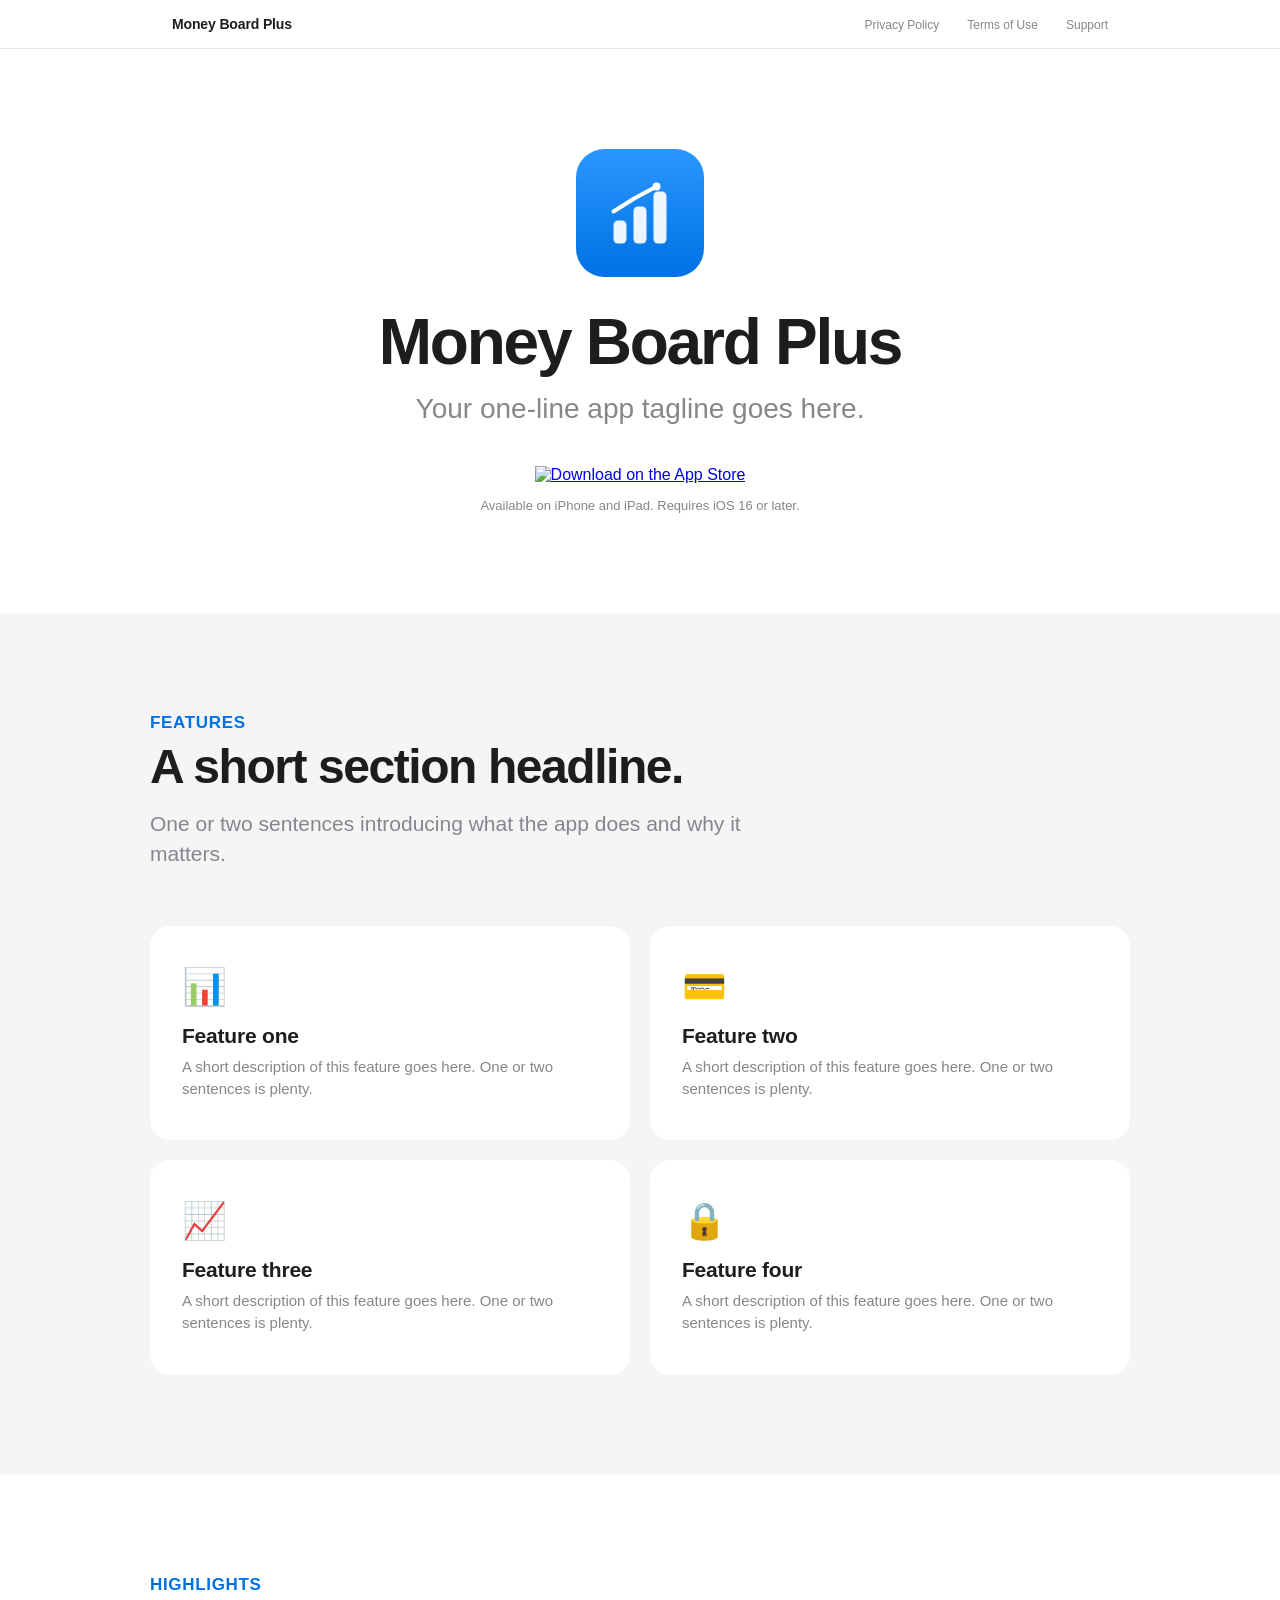
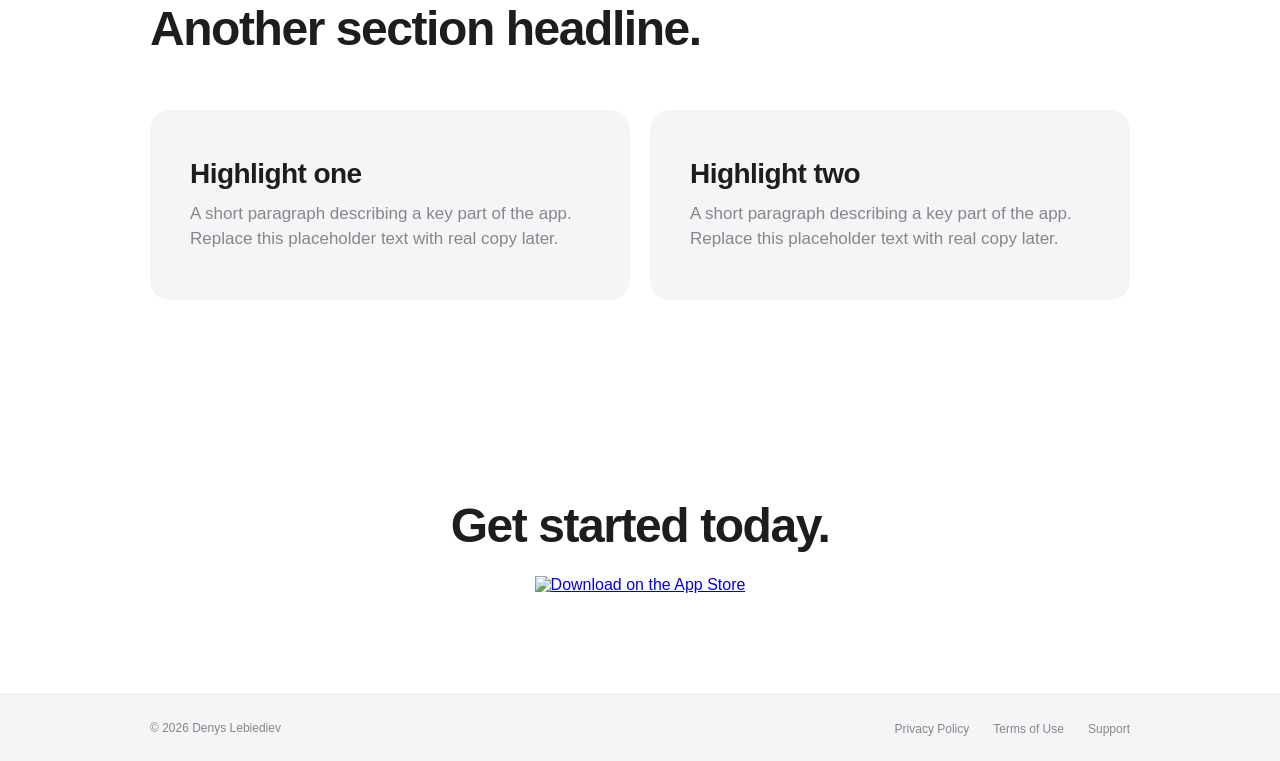
==== index.html @ 8c446594 "Add Money Board Plus website (English placeholder draft)" ====
<!DOCTYPE html>
<html lang="en" dir="ltr">
<head>
    <meta charset="UTF-8">
    <meta name="viewport" content="width=device-width, initial-scale=1.0">
    <!-- TODO: enable once the App Store ID exists (a wrong id renders a broken Smart App Banner):
    <meta name="apple-itunes-app" content="app-id=REPLACE_WITH_APP_STORE_ID"> -->
    <meta name="theme-color" content="#ffffff" media="(prefers-color-scheme: light)">
    <meta name="theme-color" content="#000000" media="(prefers-color-scheme: dark)">
    <link rel="icon" href="images/favicon.svg" type="image/svg+xml">
    <link rel="apple-touch-icon" href="images/app-icon.svg">
    <link rel="manifest" href="site.webmanifest">
    <title>Money Board Plus</title>
    <!-- TODO: replace description with the real app description -->
    <meta name="description" content="Money Board Plus for iPhone and iPad. A short description of the app goes here.">
    <meta property="og:title" content="Money Board Plus">
    <meta property="og:description" content="Money Board Plus for iPhone and iPad. A short description of the app goes here.">
    <meta property="og:type" content="website">
    <link rel="canonical" href="https://denyslebiediev.github.io/moneyboardplus/">
    <link rel="stylesheet" href="css/base.css">
    <link rel="stylesheet" href="css/landing.css">
</head>
<body>

<!-- Nav -->
<nav>
    <div class="nav-inner">
        <a class="nav-title" href="index.html">Money Board Plus</a>
        <ul class="nav-links">
            <li><a href="privacy.html">Privacy Policy</a></li>
            <li><a href="terms.html">Terms of Use</a></li>
            <li><a href="support.html">Support</a></li>
        </ul>
    </div>
</nav>

<!-- Hero -->
<section class="hero">
    <img class="app-icon" src="images/app-icon.svg" alt="Money Board Plus app icon">
    <!-- TODO: replace headline / subtitle with real marketing copy -->
    <h1>Money Board Plus</h1>
    <p class="subtitle">Your one-line app tagline goes here.</p>
    <div class="cta-group">
        <!-- TODO: point href at the real App Store listing -->
        <a class="badge-link" href="#" aria-label="Download on the App Store">
            <img src="https://tools.applemediaservices.com/api/badges/download-on-the-app-store/black/en-us?size=250x83" alt="Download on the App Store">
        </a>
    </div>
    <p class="availability">Available on iPhone and iPad. Requires iOS 16 or later.</p>
</section>

<!-- Features -->
<section id="features" style="background: var(--bg-secondary);">
    <div class="section-inner fade-in">
        <p class="section-eyebrow">Features</p>
        <!-- TODO: replace headline + intro -->
        <h2 class="section-headline">A short section headline.</h2>
        <p class="section-body">One or two sentences introducing what the app does and why it matters.</p>
        <div class="feature-grid">

            <!-- TODO: replace each feature card (icon, title, description) -->
            <div class="feature-card">
                <span class="card-icon" aria-hidden="true">&#128202;</span>
                <h3>Feature one</h3>
                <p>A short description of this feature goes here. One or two sentences is plenty.</p>
            </div>

            <div class="feature-card">
                <span class="card-icon" aria-hidden="true">&#128179;</span>
                <h3>Feature two</h3>
                <p>A short description of this feature goes here. One or two sentences is plenty.</p>
            </div>

            <div class="feature-card">
                <span class="card-icon" aria-hidden="true">&#128200;</span>
                <h3>Feature three</h3>
                <p>A short description of this feature goes here. One or two sentences is plenty.</p>
            </div>

            <div class="feature-card">
                <span class="card-icon" aria-hidden="true">&#128274;</span>
                <h3>Feature four</h3>
                <p>A short description of this feature goes here. One or two sentences is plenty.</p>
            </div>

        </div>
    </div>
</section>

<!-- Highlights -->
<section>
    <div class="section-inner fade-in">
        <p class="section-eyebrow">Highlights</p>
        <!-- TODO: replace headline + the two highlight cards -->
        <h2 class="section-headline">Another section headline.</h2>
        <div class="split-section">
            <div class="split-card">
                <h3>Highlight one</h3>
                <p>A short paragraph describing a key part of the app. Replace this placeholder text with real copy later.</p>
            </div>
            <div class="split-card">
                <h3>Highlight two</h3>
                <p>A short paragraph describing a key part of the app. Replace this placeholder text with real copy later.</p>
            </div>
        </div>
    </div>
</section>

<!-- Bottom CTA -->
<section class="bottom-cta">
    <!-- TODO: replace closing headline -->
    <h2>Get started today.</h2>
    <div class="cta-group">
        <a class="badge-link" href="#" aria-label="Download on the App Store">
            <img src="https://tools.applemediaservices.com/api/badges/download-on-the-app-store/black/en-us?size=250x83" alt="Download on the App Store">
        </a>
    </div>
</section>

<!-- Footer -->
<footer>
    <div class="footer-inner">
        <span class="copyright">© 2026 Denys Lebiediev</span>
        <ul class="footer-links">
            <li><a href="privacy.html">Privacy Policy</a></li>
            <li><a href="terms.html">Terms of Use</a></li>
            <li><a href="support.html">Support</a></li>
        </ul>
    </div>
</footer>

<script>
    // Fade-in on scroll
    const observer = new IntersectionObserver((entries) => {
        entries.forEach(entry => {
            if (entry.isIntersecting) {
                entry.target.classList.add('visible');
                observer.unobserve(entry.target);
            }
        });
    }, { threshold: 0.1 });

    document.querySelectorAll('.fade-in').forEach(el => observer.observe(el));
</script>

</body>
</html>
---- css/base.css ----
/* ---- Variables (light) ---- */
:root {
    color-scheme: light dark;
    --text-primary: #1d1d1f;
    --text-secondary: #86868b;
    --bg-primary: #fff;
    --bg-secondary: #f5f5f7;
    --border-color: #d2d2d7;
    --border-light: #e8e8ed;
    --accent: #0071e3;
    --accent-hover: #0077ed;
    --radius: 12px;
    --radius-lg: 20px;
}

/* ---- Variables (dark) ---- */
@media (prefers-color-scheme: dark) {
    :root {
        --text-primary: #f5f5f7;
        --text-secondary: #a1a1a6;
        --bg-primary: #000;
        --bg-secondary: #1c1c1e;
        --border-color: #38383a;
        --border-light: #2c2c2e;
        --accent: #2997ff;
        --accent-hover: #40a9ff;
    }
}

/* ---- Reset ---- */
* {
    margin: 0;
    padding: 0;
    box-sizing: border-box;
}

html {
    scroll-behavior: smooth;
    -webkit-text-size-adjust: 100%;
}

body {
    font-family: -apple-system, BlinkMacSystemFont, "SF Pro Display", "SF Pro Text", "Helvetica Neue", Helvetica, Arial, sans-serif;
    color: var(--text-primary);
    background: var(--bg-primary);
    -webkit-font-smoothing: antialiased;
    -moz-osx-font-smoothing: grayscale;
    overflow-x: hidden;
}

/* ---- Nav (sticky frosted glass) ---- */
nav {
    position: sticky;
    top: 0;
    z-index: 100;
    background: rgba(255, 255, 255, 0.72);
    -webkit-backdrop-filter: saturate(180%) blur(20px);
    backdrop-filter: saturate(180%) blur(20px);
    border-bottom: 0.5px solid rgba(0, 0, 0, 0.1);
}

@media (prefers-color-scheme: dark) {
    nav {
        background: rgba(0, 0, 0, 0.72);
        border-bottom-color: rgba(255, 255, 255, 0.1);
    }
}

nav .nav-inner {
    max-width: 980px;
    margin: 0 auto;
    padding: 0 22px;
    height: 48px;
    display: flex;
    align-items: center;
    justify-content: space-between;
}

nav .nav-title {
    font-size: 14px;
    font-weight: 600;
    color: var(--text-primary);
    text-decoration: none;
    letter-spacing: -0.01em;
    transition: opacity 0.3s;
}

nav .nav-title:hover {
    opacity: 0.7;
}

nav .nav-links {
    display: flex;
    gap: 28px;
    list-style: none;
}

nav .nav-links a {
    font-size: 12px;
    color: var(--text-secondary);
    text-decoration: none;
    transition: color 0.2s;
}

nav .nav-links a:hover {
    color: var(--text-primary);
}

/* ---- Fade-in animation ---- */
.fade-in {
    opacity: 0;
    transform: translateY(20px);
    transition: opacity 0.6s ease, transform 0.6s ease;
}

.fade-in.visible {
    opacity: 1;
    transform: translateY(0);
}

/* ---- Responsive: hide nav links on mobile ---- */
@media (max-width: 734px) {
    .nav-links {
        display: none !important;
    }
}

/* ---- Reduced motion (Apple HIG): show everything, skip animation ---- */
@media (prefers-reduced-motion: reduce) {
    html {
        scroll-behavior: auto;
    }
    .fade-in {
        opacity: 1;
        transform: none;
        transition: none;
    }
    .hero > * {
        opacity: 1;
        animation: none;
    }
}
---- css/landing.css ----
/* ---- Hero ---- */
.hero {
    padding: 100px 20px;
    text-align: center;
    background: var(--bg-primary);
}

.hero .app-icon {
    width: 128px;
    height: 128px;
    margin: 0 auto 32px;
    display: block;
}

.hero h1 {
    font-size: clamp(40px, 7vw, 64px);
    font-weight: 700;
    letter-spacing: -0.035em;
    line-height: 1.05;
    color: var(--text-primary);
    margin-bottom: 16px;
}

.hero .subtitle {
    font-size: clamp(20px, 3.5vw, 28px);
    font-weight: 400;
    color: var(--text-secondary);
    line-height: 1.2;
    max-width: 600px;
    margin: 0 auto 40px;
}

.hero .cta-group {
    display: flex;
    gap: 16px;
    justify-content: center;
    align-items: center;
    flex-wrap: wrap;
}

.badge-link img {
    height: 54px;
    transition: opacity 0.2s;
}

.badge-link:hover img {
    opacity: 0.85;
}

.hero .availability {
    margin-top: 14px;
    font-size: 13px;
    color: var(--text-secondary);
}

/* ---- Hero entrance (plays on page load) ---- */
@keyframes hero-enter {
    from {
        opacity: 0;
        transform: translateY(20px);
    }
    to {
        opacity: 1;
        transform: translateY(0);
    }
}

.hero > * {
    opacity: 0;
    animation: hero-enter 0.8s ease forwards;
}

.hero > *:nth-child(1) { animation-delay: 0s; }
.hero > *:nth-child(2) { animation-delay: 0.1s; }
.hero > *:nth-child(3) { animation-delay: 0.2s; }
.hero > *:nth-child(4) { animation-delay: 0.3s; }
.hero > *:nth-child(5) { animation-delay: 0.4s; }

/* ---- Section base ---- */
section {
    padding: 100px 20px;
}

.section-inner {
    max-width: 980px;
    margin: 0 auto;
}

.section-eyebrow {
    font-size: clamp(14px, 2vw, 17px);
    font-weight: 600;
    color: var(--accent);
    text-transform: uppercase;
    letter-spacing: 0.04em;
    margin-bottom: 8px;
}

.section-headline {
    font-size: clamp(32px, 5vw, 48px);
    font-weight: 700;
    letter-spacing: -0.03em;
    line-height: 1.08;
    color: var(--text-primary);
    margin-bottom: 16px;
}

.section-body {
    font-size: clamp(17px, 2.5vw, 21px);
    line-height: 1.47;
    color: var(--text-secondary);
    max-width: 640px;
}

/* ---- Feature Grid ---- */
.feature-grid {
    display: grid;
    grid-template-columns: repeat(2, 1fr);
    gap: 20px;
    margin-top: 56px;
}

.feature-card {
    background: var(--bg-primary);
    border-radius: var(--radius-lg);
    padding: 40px 32px;
}

.feature-card .card-icon {
    font-size: 36px;
    margin-bottom: 16px;
    display: block;
}

.feature-card h3 {
    font-size: 21px;
    font-weight: 600;
    letter-spacing: -0.01em;
    margin-bottom: 8px;
    color: var(--text-primary);
}

.feature-card p {
    font-size: 15px;
    line-height: 1.47;
    color: var(--text-secondary);
}

/* ---- Dark section ---- */
.dark-section {
    background: #000;
    color: #f5f5f7;
}

.dark-section .section-headline {
    color: #f5f5f7;
}

.dark-section .section-body {
    color: #a1a1a6;
}

/* ---- Privacy section ---- */
.privacy-grid {
    display: grid;
    grid-template-columns: repeat(3, 1fr);
    gap: 16px;
    margin-top: 48px;
}

.privacy-item {
    background: rgba(255, 255, 255, 0.06);
    border: 0.5px solid rgba(255, 255, 255, 0.1);
    border-radius: 16px;
    padding: 28px 24px;
    text-align: center;
}

.privacy-item .item-icon {
    font-size: 28px;
    margin-bottom: 12px;
    display: block;
}

.privacy-item h4 {
    font-size: 15px;
    font-weight: 600;
    color: #f5f5f7;
    margin-bottom: 4px;
}

.privacy-item p {
    font-size: 13px;
    color: #a1a1a6;
    line-height: 1.4;
}

/* ---- Formats section ---- */
.formats-row {
    display: flex;
    gap: 12px;
    margin-top: 48px;
    flex-wrap: wrap;
    justify-content: center;
}

.format-badge {
    display: flex;
    align-items: center;
    justify-content: center;
    min-width: 100px;
    padding: 16px 28px;
    background: var(--bg-secondary);
    border-radius: 100px;
    font-size: 17px;
    font-weight: 600;
    color: var(--text-primary);
    letter-spacing: 0.02em;
}

/* ---- Share / History ---- */
.split-section {
    display: grid;
    grid-template-columns: 1fr 1fr;
    gap: 20px;
    margin-top: 56px;
}

.split-card {
    background: var(--bg-secondary);
    border-radius: var(--radius-lg);
    padding: 48px 40px;
}

.split-card h3 {
    font-size: 28px;
    font-weight: 700;
    letter-spacing: -0.02em;
    margin-bottom: 12px;
    color: var(--text-primary);
}

.split-card p {
    font-size: 17px;
    line-height: 1.47;
    color: var(--text-secondary);
}

/* ---- Pro section ---- */
.pro-section {
    background: linear-gradient(135deg, #1d1d1f 0%, #2d2d30 100%);
}

.pro-section .section-eyebrow {
    color: #bf9dff;
}

.pro-features {
    display: grid;
    grid-template-columns: repeat(auto-fit, minmax(260px, 1fr));
    gap: 20px;
    margin-top: 48px;
}

.pro-feature {
    display: flex;
    gap: 16px;
    align-items: flex-start;
}

.pro-feature .pro-icon {
    font-size: 24px;
    flex-shrink: 0;
    margin-top: 2px;
}

.pro-feature h4 {
    font-size: 17px;
    font-weight: 600;
    color: #f5f5f7;
    margin-bottom: 4px;
}

.pro-feature p {
    font-size: 15px;
    color: #a1a1a6;
    line-height: 1.4;
}

.pro-price {
    margin-top: 48px;
    text-align: center;
}

.pro-price .price {
    font-size: 48px;
    font-weight: 700;
    color: #f5f5f7;
    letter-spacing: -0.03em;
}

.pro-price .price-note {
    font-size: 17px;
    color: #a1a1a6;
    margin-top: 4px;
}

.pro-price .badge-link {
    display: inline-block;
    margin-top: 20px;
}

/* ---- Accessibility section ---- */
.a11y-badges {
    display: flex;
    gap: 12px;
    flex-wrap: wrap;
    margin-top: 32px;
}

.a11y-badge {
    padding: 10px 20px;
    background: var(--bg-secondary);
    border-radius: 100px;
    font-size: 15px;
    color: var(--text-secondary);
}

/* ---- Bottom CTA ---- */
.bottom-cta {
    padding: 100px 20px;
    text-align: center;
    background: var(--bg-primary);
}

.bottom-cta h2 {
    font-size: clamp(32px, 5vw, 48px);
    font-weight: 700;
    letter-spacing: -0.03em;
    line-height: 1.08;
    color: var(--text-primary);
    margin-bottom: 24px;
}

/* ---- Footer ---- */
footer {
    padding: 24px 20px;
    border-top: 0.5px solid var(--border-light);
    background: var(--bg-secondary);
}

footer .footer-inner {
    max-width: 980px;
    margin: 0 auto;
    display: flex;
    justify-content: space-between;
    align-items: center;
    flex-wrap: wrap;
    gap: 12px;
}

footer .copyright {
    font-size: 12px;
    color: var(--text-secondary);
}

footer .footer-links {
    display: flex;
    gap: 24px;
    list-style: none;
}

footer .footer-links a {
    font-size: 12px;
    color: var(--text-secondary);
    text-decoration: none;
    transition: color 0.2s;
}

footer .footer-links a:hover {
    color: var(--text-primary);
}

/* ---- Responsive ---- */
@media (max-width: 734px) {
    .hero {
        padding: 72px 20px;
    }

    section {
        padding: 72px 20px;
    }

    .split-section {
        grid-template-columns: 1fr;
    }

    .split-card {
        padding: 32px 24px;
    }

    .feature-grid {
        grid-template-columns: 1fr;
    }

    .feature-card {
        padding: 32px 24px;
    }

    .privacy-grid {
        grid-template-columns: repeat(2, 1fr);
    }
}
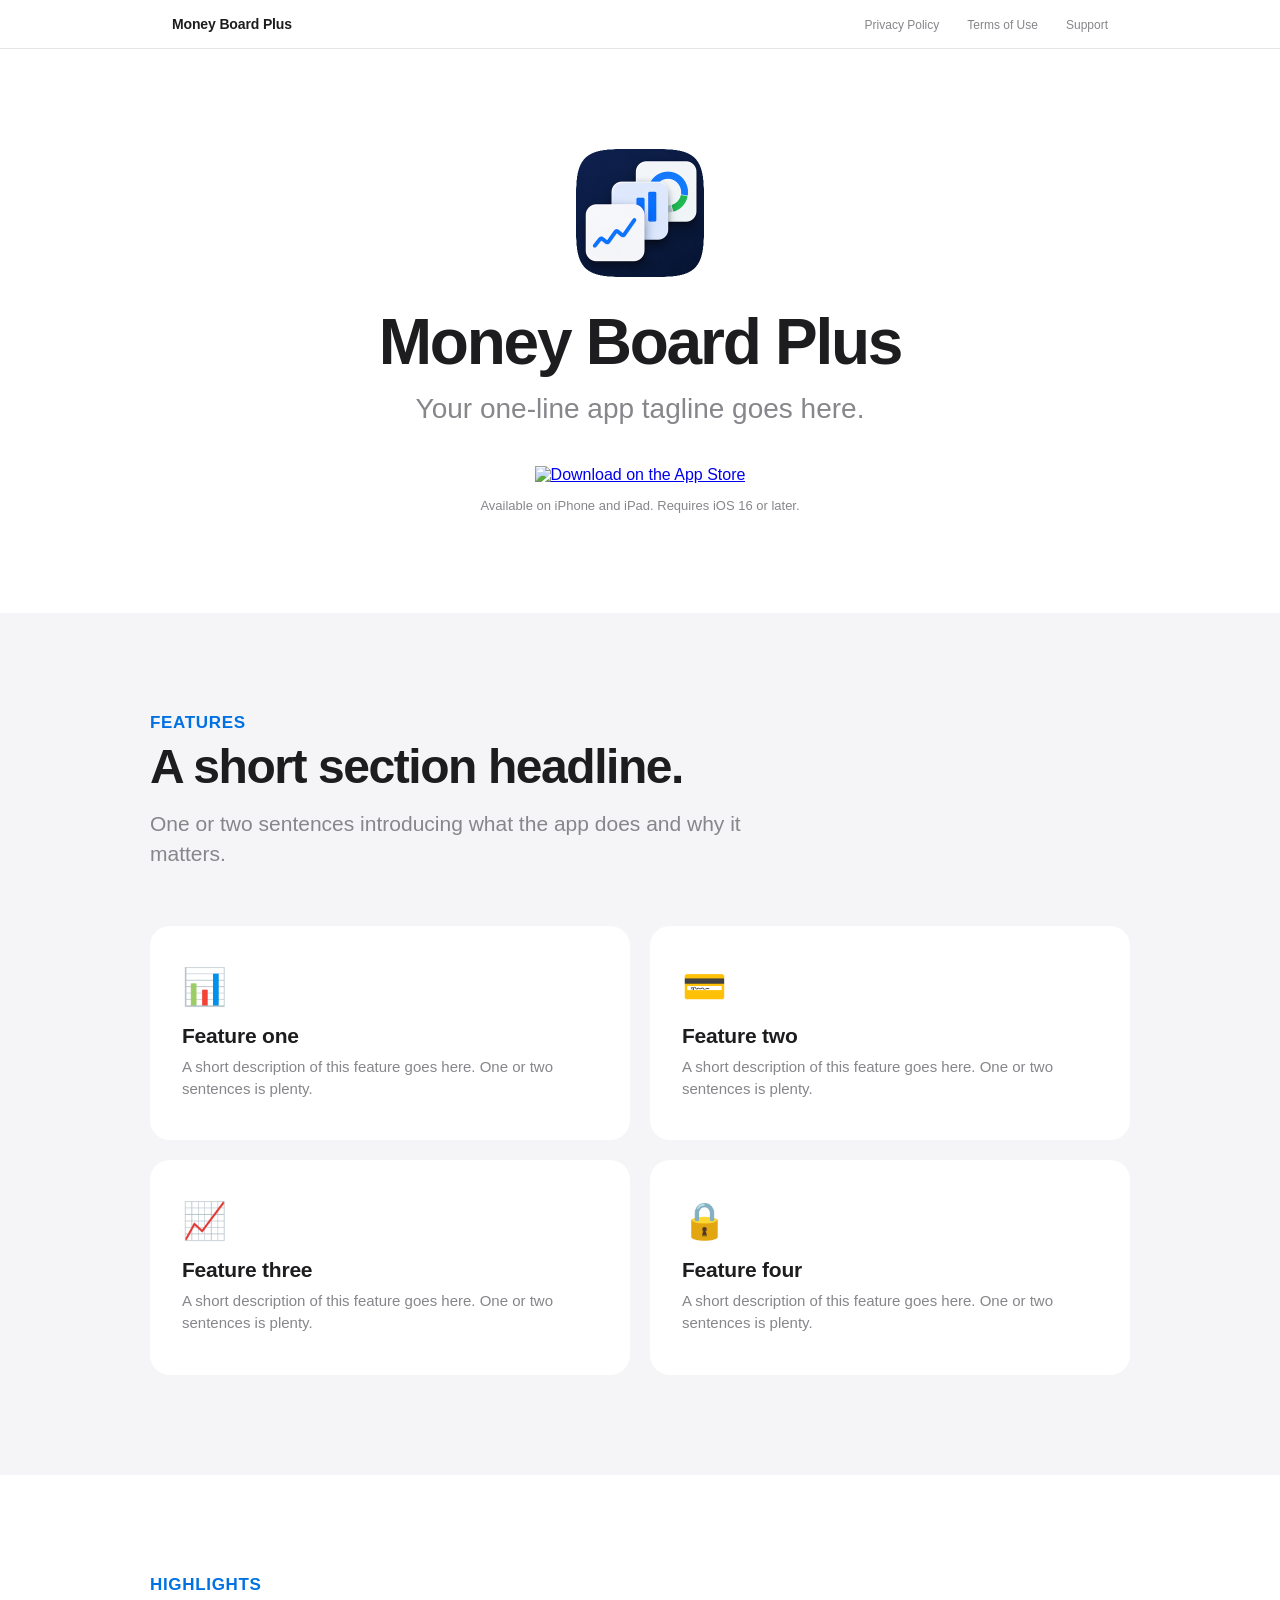
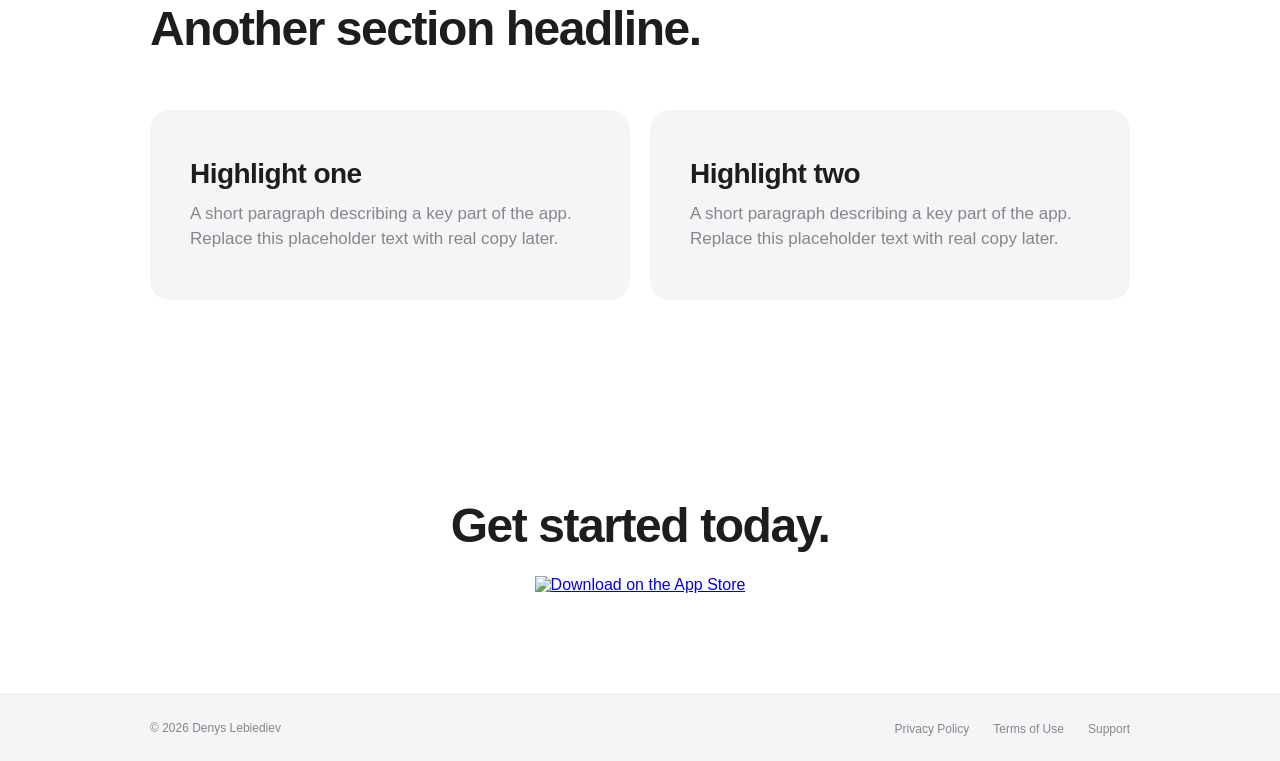
==== commit 99afc366: "Add real app icon and favicon set across all pages" ====
--- a/index.html
+++ b/index.html
@@ -3,12 +3,13 @@
 <head>
     <meta charset="UTF-8">
     <meta name="viewport" content="width=device-width, initial-scale=1.0">
-    <!-- TODO: enable once the App Store ID exists (a wrong id renders a broken Smart App Banner):
-    <meta name="apple-itunes-app" content="app-id=REPLACE_WITH_APP_STORE_ID"> -->
+    <meta name="apple-itunes-app" content="app-id=6774750345">
     <meta name="theme-color" content="#ffffff" media="(prefers-color-scheme: light)">
     <meta name="theme-color" content="#000000" media="(prefers-color-scheme: dark)">
-    <link rel="icon" href="images/favicon.svg" type="image/svg+xml">
-    <link rel="apple-touch-icon" href="images/app-icon.svg">
+    <link rel="apple-touch-icon" href="images/apple-touch-icon.png">
+    <link rel="icon" href="images/favicon.ico" sizes="any">
+    <link rel="icon" type="image/png" sizes="32x32" href="images/favicon-32x32.png">
+    <link rel="icon" type="image/png" sizes="16x16" href="images/favicon-16x16.png">
     <link rel="manifest" href="site.webmanifest">
     <title>Money Board Plus</title>
     <!-- TODO: replace description with the real app description -->
@@ -36,13 +37,12 @@
 
 <!-- Hero -->
 <section class="hero">
-    <img class="app-icon" src="images/app-icon.svg" alt="Money Board Plus app icon">
+    <img class="app-icon" src="images/AppIcon.png" alt="Money Board Plus app icon">
     <!-- TODO: replace headline / subtitle with real marketing copy -->
     <h1>Money Board Plus</h1>
     <p class="subtitle">Your one-line app tagline goes here.</p>
     <div class="cta-group">
-        <!-- TODO: point href at the real App Store listing -->
-        <a class="badge-link" href="#" aria-label="Download on the App Store">
+        <a class="badge-link" href="https://apps.apple.com/app/id6774750345" aria-label="Download on the App Store">
             <img src="https://tools.applemediaservices.com/api/badges/download-on-the-app-store/black/en-us?size=250x83" alt="Download on the App Store">
         </a>
     </div>
@@ -111,7 +111,7 @@
     <!-- TODO: replace closing headline -->
     <h2>Get started today.</h2>
     <div class="cta-group">
-        <a class="badge-link" href="#" aria-label="Download on the App Store">
+        <a class="badge-link" href="https://apps.apple.com/app/id6774750345" aria-label="Download on the App Store">
             <img src="https://tools.applemediaservices.com/api/badges/download-on-the-app-store/black/en-us?size=250x83" alt="Download on the App Store">
         </a>
     </div>
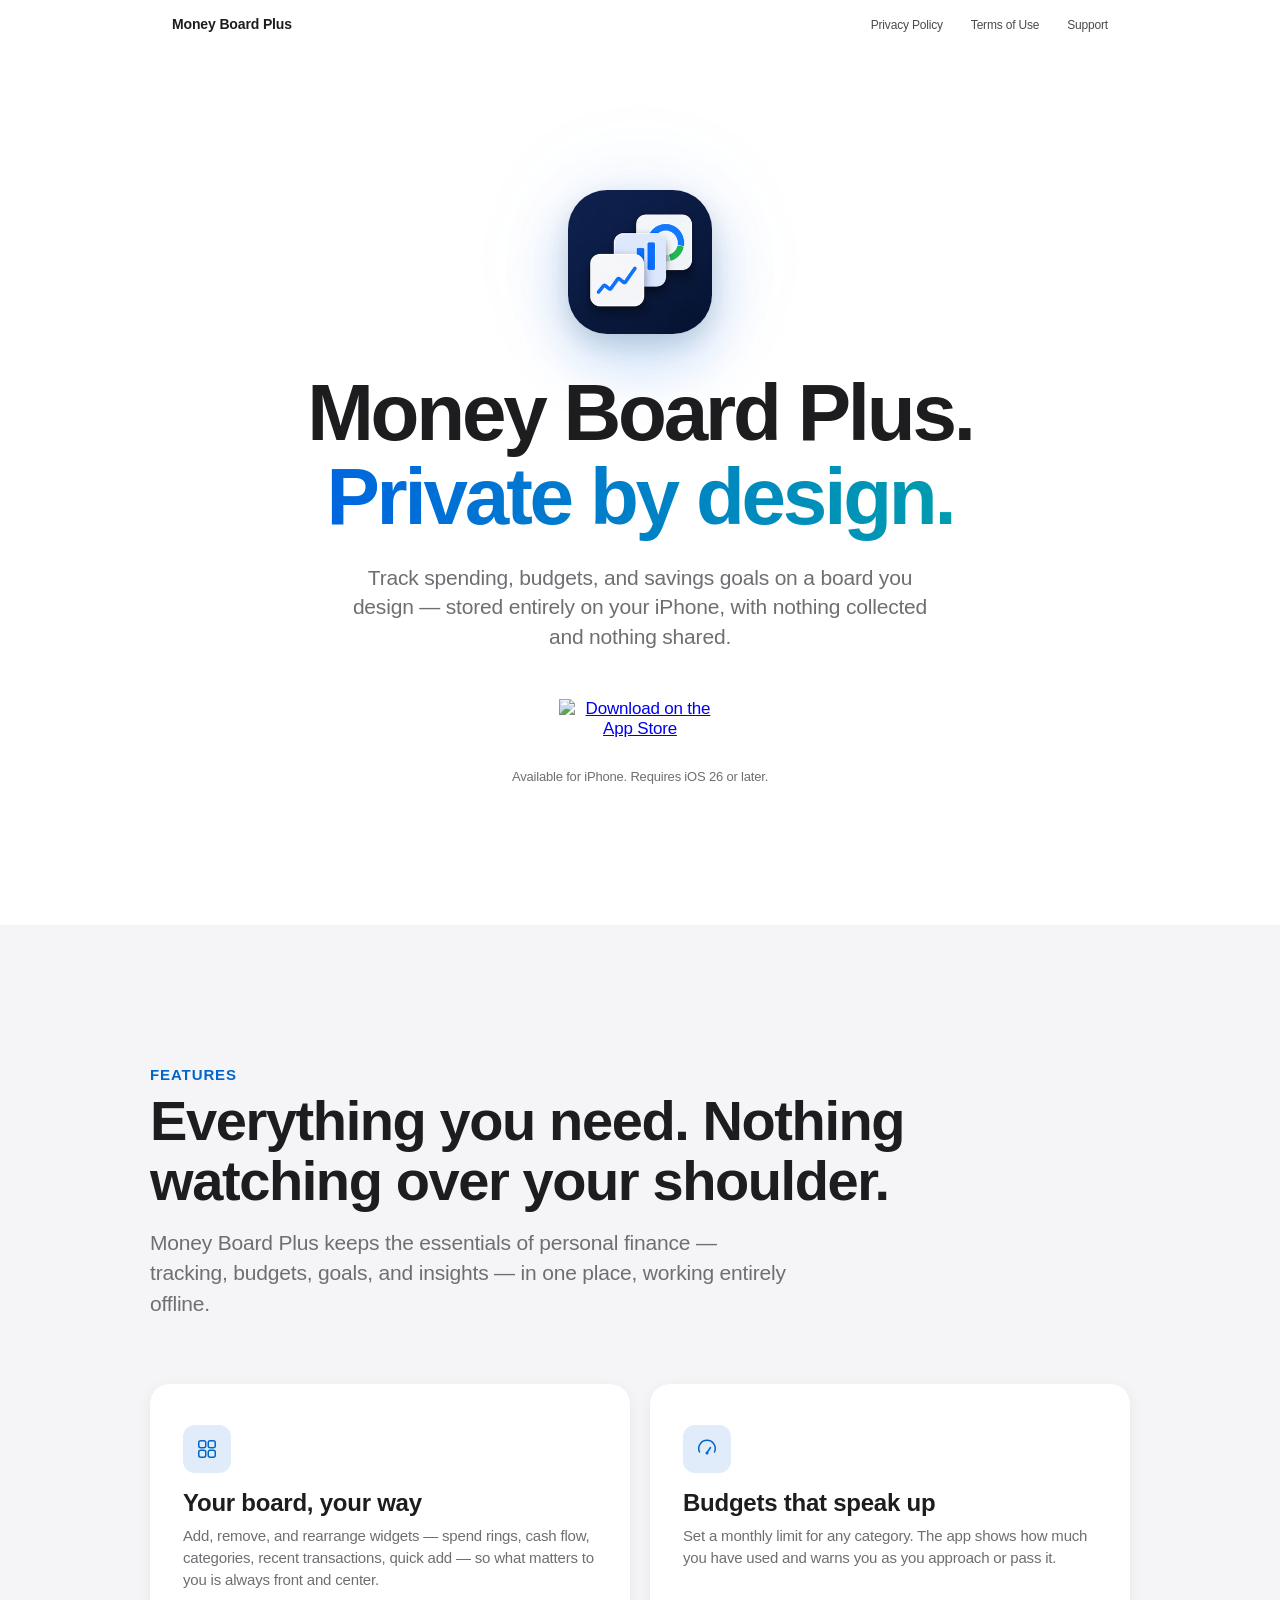
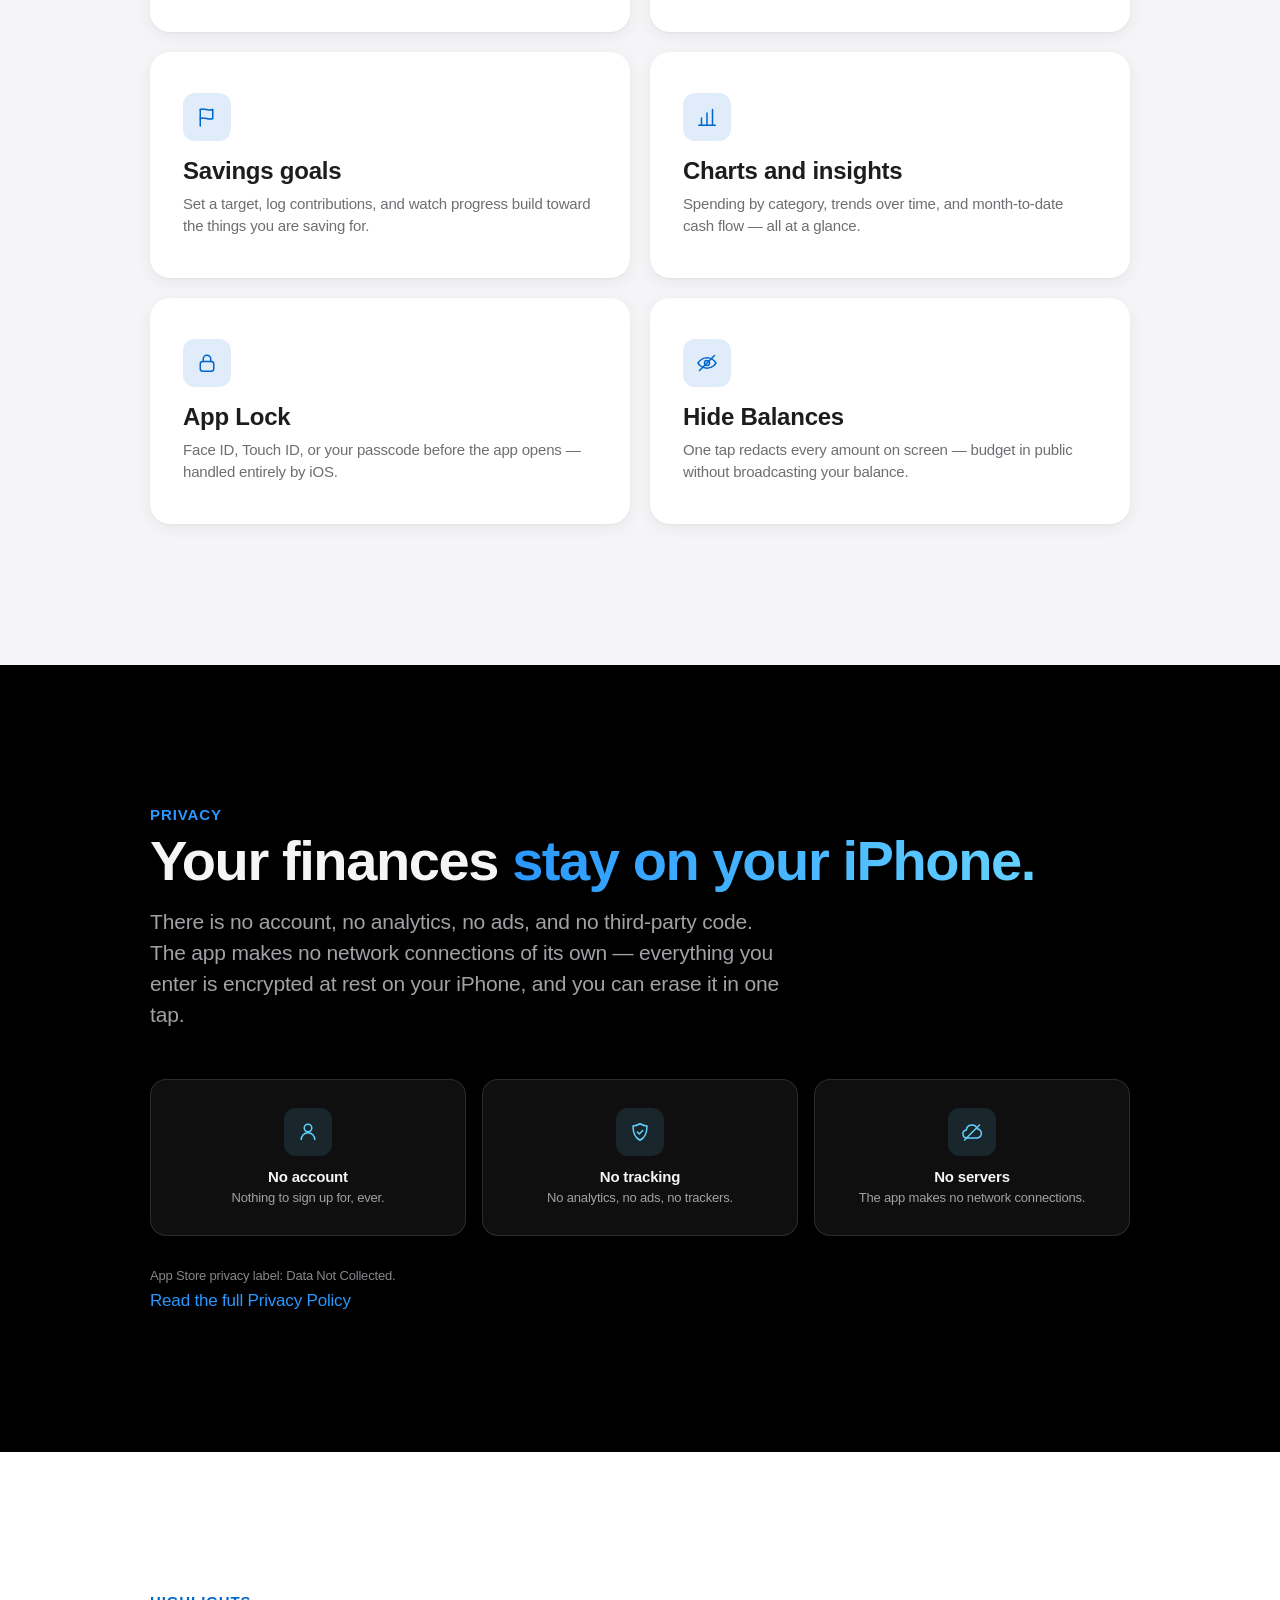
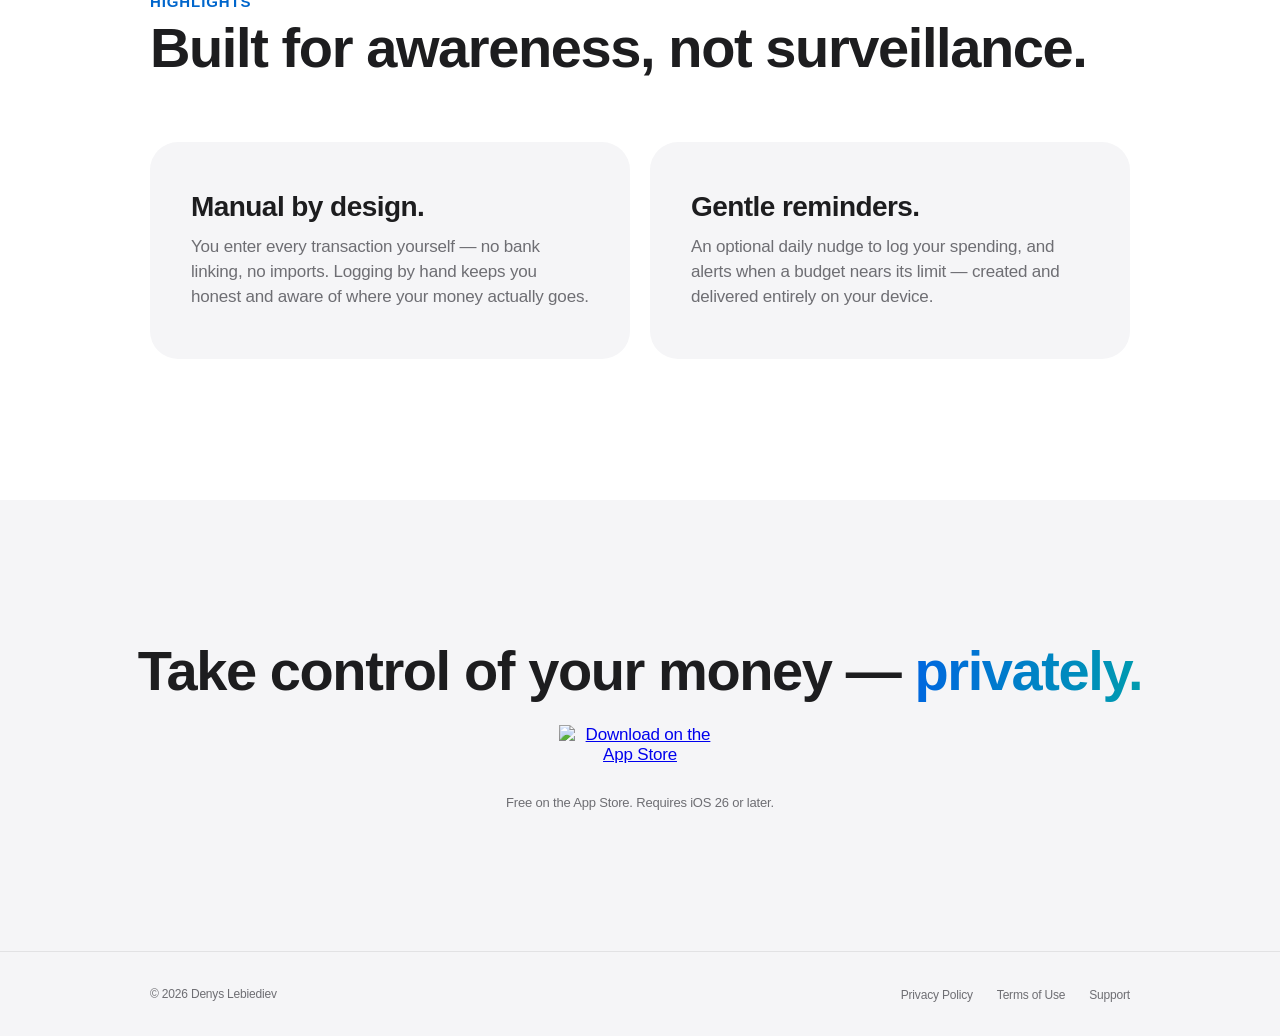
==== commit 5439f85e: "Write a real privacy policy, terms, and support pages. The website was also redesigned" ====
--- a/index.html
+++ b/index.html
@@ -11,20 +11,30 @@
     <link rel="icon" type="image/png" sizes="32x32" href="images/favicon-32x32.png">
     <link rel="icon" type="image/png" sizes="16x16" href="images/favicon-16x16.png">
     <link rel="manifest" href="site.webmanifest">
-    <title>Money Board Plus</title>
-    <!-- TODO: replace description with the real app description -->
-    <meta name="description" content="Money Board Plus for iPhone and iPad. A short description of the app goes here.">
-    <meta property="og:title" content="Money Board Plus">
-    <meta property="og:description" content="Money Board Plus for iPhone and iPad. A short description of the app goes here.">
+    <title>Money Board Plus — Private Budgeting for iPhone</title>
+    <meta name="description" content="Private budgeting for iPhone. Track spending, budgets, and savings goals on a board you design. No account, no tracking — your data stays on your device.">
+    <meta property="og:title" content="Money Board Plus — Private Budgeting for iPhone">
+    <meta property="og:description" content="Private budgeting for iPhone. Track spending, budgets, and savings goals on a board you design. No account, no tracking — your data stays on your device.">
     <meta property="og:type" content="website">
+    <meta property="og:url" content="https://denyslebiediev.github.io/moneyboardplus/">
+    <meta property="og:image" content="https://denyslebiediev.github.io/moneyboardplus/images/icon-512.png">
     <link rel="canonical" href="https://denyslebiediev.github.io/moneyboardplus/">
     <link rel="stylesheet" href="css/base.css">
     <link rel="stylesheet" href="css/landing.css">
+    <noscript><style>
+        .fade-in { opacity: 1; transform: none; }
+        nav.at-top { background: rgba(255, 255, 255, 0.72); border-bottom-color: rgba(0, 0, 0, 0.1); }
+        @media (prefers-color-scheme: dark) {
+            nav.at-top { background: rgba(0, 0, 0, 0.72); border-bottom-color: rgba(255, 255, 255, 0.1); }
+        }
+    </style></noscript>
 </head>
 <body>
 
+<div class="nav-sentinel" aria-hidden="true"></div>
+
 <!-- Nav -->
-<nav>
+<nav class="at-top">
     <div class="nav-inner">
         <a class="nav-title" href="index.html">Money Board Plus</a>
         <ul class="nav-links">
@@ -37,53 +47,110 @@
 
 <!-- Hero -->
 <section class="hero">
-    <img class="app-icon" src="images/AppIcon.png" alt="Money Board Plus app icon">
-    <!-- TODO: replace headline / subtitle with real marketing copy -->
-    <h1>Money Board Plus</h1>
-    <p class="subtitle">Your one-line app tagline goes here.</p>
+    <div class="icon-wrap">
+        <img class="app-icon" src="images/AppIcon.png" alt="Money Board Plus app icon" width="144" height="144">
+    </div>
+    <h1>Money Board Plus.<br><span class="gradient-text">Private by design.</span></h1>
+    <p class="subtitle">Track spending, budgets, and savings goals on a board you design — stored entirely on your iPhone, with nothing collected and nothing shared.</p>
     <div class="cta-group">
         <a class="badge-link" href="https://apps.apple.com/app/id6774750345" aria-label="Download on the App Store">
-            <img src="https://tools.applemediaservices.com/api/badges/download-on-the-app-store/black/en-us?size=250x83" alt="Download on the App Store">
+            <img src="https://tools.applemediaservices.com/api/badges/download-on-the-app-store/black/en-us?size=250x83" alt="Download on the App Store" width="250" height="83">
         </a>
     </div>
-    <p class="availability">Available on iPhone and iPad. Requires iOS 16 or later.</p>
+    <p class="availability">Available for iPhone. Requires iOS 26 or later.</p>
 </section>
 
 <!-- Features -->
-<section id="features" style="background: var(--bg-secondary);">
+<section id="features" class="tinted-section">
     <div class="section-inner fade-in">
         <p class="section-eyebrow">Features</p>
-        <!-- TODO: replace headline + intro -->
-        <h2 class="section-headline">A short section headline.</h2>
-        <p class="section-body">One or two sentences introducing what the app does and why it matters.</p>
-        <div class="feature-grid">
-
-            <!-- TODO: replace each feature card (icon, title, description) -->
-            <div class="feature-card">
-                <span class="card-icon" aria-hidden="true">&#128202;</span>
-                <h3>Feature one</h3>
-                <p>A short description of this feature goes here. One or two sentences is plenty.</p>
-            </div>
-
-            <div class="feature-card">
-                <span class="card-icon" aria-hidden="true">&#128179;</span>
-                <h3>Feature two</h3>
-                <p>A short description of this feature goes here. One or two sentences is plenty.</p>
-            </div>
-
-            <div class="feature-card">
-                <span class="card-icon" aria-hidden="true">&#128200;</span>
-                <h3>Feature three</h3>
-                <p>A short description of this feature goes here. One or two sentences is plenty.</p>
-            </div>
-
-            <div class="feature-card">
-                <span class="card-icon" aria-hidden="true">&#128274;</span>
-                <h3>Feature four</h3>
-                <p>A short description of this feature goes here. One or two sentences is plenty.</p>
-            </div>
-
-        </div>
+        <h2 class="section-headline">Everything you need. Nothing watching over your shoulder.</h2>
+        <p class="section-body">Money Board Plus keeps the essentials of personal finance — tracking, budgets, goals, and insights — in one place, working entirely offline.</p>
+        <div class="feature-grid stagger">
+
+            <div class="feature-card fade-in">
+                <span class="card-icon" aria-hidden="true">
+                    <svg viewBox="0 0 24 24" fill="none" stroke="currentColor" stroke-width="1.5" stroke-linecap="round" stroke-linejoin="round"><rect x="3.75" y="3.75" width="7" height="7" rx="2"/><rect x="13.25" y="3.75" width="7" height="7" rx="2"/><rect x="3.75" y="13.25" width="7" height="7" rx="2"/><rect x="13.25" y="13.25" width="7" height="7" rx="2"/></svg>
+                </span>
+                <h3>Your board, your way</h3>
+                <p>Add, remove, and rearrange widgets — spend rings, cash flow, categories, recent transactions, quick add — so what matters to you is always front and center.</p>
+            </div>
+
+            <div class="feature-card fade-in">
+                <span class="card-icon" aria-hidden="true">
+                    <svg viewBox="0 0 24 24" fill="none" stroke="currentColor" stroke-width="1.5" stroke-linecap="round" stroke-linejoin="round"><path d="M4.5 15a8.25 8.25 0 1 1 15 0"/><path d="M12 15.75 15.5 10.5"/><circle cx="12" cy="16" r="0.75" fill="currentColor"/></svg>
+                </span>
+                <h3>Budgets that speak up</h3>
+                <p>Set a monthly limit for any category. The app shows how much you have used and warns you as you approach or pass it.</p>
+            </div>
+
+            <div class="feature-card fade-in">
+                <span class="card-icon" aria-hidden="true">
+                    <svg viewBox="0 0 24 24" fill="none" stroke="currentColor" stroke-width="1.5" stroke-linecap="round" stroke-linejoin="round"><path d="M5.25 21V4.5"/><path d="M5.25 4.5c4-2.4 8.5 2.4 12.5 0v9c-4 2.4-8.5-2.4-12.5 0"/></svg>
+                </span>
+                <h3>Savings goals</h3>
+                <p>Set a target, log contributions, and watch progress build toward the things you are saving for.</p>
+            </div>
+
+            <div class="feature-card fade-in">
+                <span class="card-icon" aria-hidden="true">
+                    <svg viewBox="0 0 24 24" fill="none" stroke="currentColor" stroke-width="1.5" stroke-linecap="round" stroke-linejoin="round"><path d="M3.75 20.25h16.5"/><path d="M6.5 20.25V13"/><path d="M12 20.25V8"/><path d="M17.5 20.25V4.5"/></svg>
+                </span>
+                <h3>Charts and insights</h3>
+                <p>Spending by category, trends over time, and month-to-date cash flow — all at a glance.</p>
+            </div>
+
+            <div class="feature-card fade-in">
+                <span class="card-icon" aria-hidden="true">
+                    <svg viewBox="0 0 24 24" fill="none" stroke="currentColor" stroke-width="1.5" stroke-linecap="round" stroke-linejoin="round"><rect x="5.25" y="10.5" width="13.5" height="9.75" rx="2.5"/><path d="M8.25 10.5V7.875a3.75 3.75 0 0 1 7.5 0V10.5"/></svg>
+                </span>
+                <h3>App Lock</h3>
+                <p>Face ID, Touch ID, or your passcode before the app opens — handled entirely by iOS.</p>
+            </div>
+
+            <div class="feature-card fade-in">
+                <span class="card-icon" aria-hidden="true">
+                    <svg viewBox="0 0 24 24" fill="none" stroke="currentColor" stroke-width="1.5" stroke-linecap="round" stroke-linejoin="round"><path d="M3 12s3.25-5.25 9-5.25S21 12 21 12s-3.25 5.25-9 5.25S3 12 3 12Z"/><circle cx="12" cy="12" r="2.5"/><path d="M4.5 19.5 19.5 4.5"/></svg>
+                </span>
+                <h3>Hide Balances</h3>
+                <p>One tap redacts every amount on screen — budget in public without broadcasting your balance.</p>
+            </div>
+
+        </div>
+    </div>
+</section>
+
+<!-- Privacy -->
+<section class="privacy-section">
+    <div class="section-inner fade-in">
+        <p class="section-eyebrow">Privacy</p>
+        <h2 class="section-headline">Your finances <span class="gradient-text">stay on your iPhone.</span></h2>
+        <p class="section-body">There is no account, no analytics, no ads, and no third-party code. The app makes no network connections of its own — everything you enter is encrypted at rest on your iPhone, and you can erase it in one tap.</p>
+        <div class="privacy-grid stagger">
+            <div class="privacy-item fade-in">
+                <span class="item-icon" aria-hidden="true">
+                    <svg viewBox="0 0 24 24" fill="none" stroke="currentColor" stroke-width="1.5" stroke-linecap="round" stroke-linejoin="round"><circle cx="12" cy="8" r="3.75"/><path d="M5.25 19.5a6.75 6.75 0 0 1 13.5 0"/></svg>
+                </span>
+                <h3>No account</h3>
+                <p>Nothing to sign up for, ever.</p>
+            </div>
+            <div class="privacy-item fade-in">
+                <span class="item-icon" aria-hidden="true">
+                    <svg viewBox="0 0 24 24" fill="none" stroke="currentColor" stroke-width="1.5" stroke-linecap="round" stroke-linejoin="round"><path d="M12 3.75c2.5 1.5 5 2.25 7 2.25 0 7.5-2.5 12-7 14.25-4.5-2.25-7-6.75-7-14.25 2 0 4.5-.75 7-2.25Z"/><path d="m9.25 12 2 2 3.5-3.5"/></svg>
+                </span>
+                <h3>No tracking</h3>
+                <p>No analytics, no ads, no trackers.</p>
+            </div>
+            <div class="privacy-item fade-in">
+                <span class="item-icon" aria-hidden="true">
+                    <svg viewBox="0 0 24 24" fill="none" stroke="currentColor" stroke-width="1.5" stroke-linecap="round" stroke-linejoin="round"><path d="M7 18a4 4 0 0 1-.6-7.96 5.5 5.5 0 0 1 10.7-1.2A4.5 4.5 0 0 1 16.5 18H7Z"/><path d="M4.5 20 19.5 5"/></svg>
+                </span>
+                <h3>No servers</h3>
+                <p>The app makes no network connections.</p>
+            </div>
+        </div>
+        <p class="privacy-footnote">App Store privacy label: Data Not Collected.</p>
+        <a class="privacy-link" href="privacy.html">Read the full Privacy Policy</a>
     </div>
 </section>
 
@@ -91,16 +158,15 @@
 <section>
     <div class="section-inner fade-in">
         <p class="section-eyebrow">Highlights</p>
-        <!-- TODO: replace headline + the two highlight cards -->
-        <h2 class="section-headline">Another section headline.</h2>
+        <h2 class="section-headline">Built for awareness, not surveillance.</h2>
         <div class="split-section">
             <div class="split-card">
-                <h3>Highlight one</h3>
-                <p>A short paragraph describing a key part of the app. Replace this placeholder text with real copy later.</p>
+                <h3>Manual by design.</h3>
+                <p>You enter every transaction yourself — no bank linking, no imports. Logging by hand keeps you honest and aware of where your money actually goes.</p>
             </div>
             <div class="split-card">
-                <h3>Highlight two</h3>
-                <p>A short paragraph describing a key part of the app. Replace this placeholder text with real copy later.</p>
+                <h3>Gentle reminders.</h3>
+                <p>An optional daily nudge to log your spending, and alerts when a budget nears its limit — created and delivered entirely on your device.</p>
             </div>
         </div>
     </div>
@@ -108,12 +174,14 @@
 
 <!-- Bottom CTA -->
 <section class="bottom-cta">
-    <!-- TODO: replace closing headline -->
-    <h2>Get started today.</h2>
-    <div class="cta-group">
-        <a class="badge-link" href="https://apps.apple.com/app/id6774750345" aria-label="Download on the App Store">
-            <img src="https://tools.applemediaservices.com/api/badges/download-on-the-app-store/black/en-us?size=250x83" alt="Download on the App Store">
-        </a>
+    <div class="fade-in">
+        <h2>Take control of your money — <span class="gradient-text">privately.</span></h2>
+        <div class="cta-group">
+            <a class="badge-link" href="https://apps.apple.com/app/id6774750345" aria-label="Download on the App Store">
+                <img src="https://tools.applemediaservices.com/api/badges/download-on-the-app-store/black/en-us?size=250x83" alt="Download on the App Store" width="250" height="83" loading="lazy">
+            </a>
+        </div>
+        <p class="availability">Free on the App Store. Requires iOS 26 or later.</p>
     </div>
 </section>
 
@@ -141,6 +209,12 @@
     }, { threshold: 0.1 });
 
     document.querySelectorAll('.fade-in').forEach(el => observer.observe(el));
+
+    // Nav: transparent at the very top, frosted once scrolled
+    const nav = document.querySelector('nav');
+    new IntersectionObserver(([entry]) => {
+        nav.classList.toggle('at-top', entry.isIntersecting);
+    }).observe(document.querySelector('.nav-sentinel'));
 </script>
 
 </body>
--- a/css/base.css
+++ b/css/base.css
@@ -1,16 +1,67 @@
 /* ---- Variables (light) ---- */
 :root {
     color-scheme: light dark;
+
+    /* Color */
     --text-primary: #1d1d1f;
-    --text-secondary: #86868b;
+    --text-secondary: #6e6e73;
+    --text-tertiary: #6e6e73;
     --bg-primary: #fff;
     --bg-secondary: #f5f5f7;
+    --bg-elevated: #fff;
     --border-color: #d2d2d7;
     --border-light: #e8e8ed;
-    --accent: #0071e3;
-    --accent-hover: #0077ed;
+    --hairline: rgba(0, 0, 0, 0.08);
+    --card-border-color: transparent;
+    --accent: #0066cc;
+    --accent-hover: #0071e3;
+    --gradient-accent: linear-gradient(96deg, #0066e0 0%, #009cae 100%);
+    --glow-accent: rgba(0, 113, 227, 0.22);
+
+    /* Type (fluid) */
+    --font-display: clamp(3rem, 2rem + 4.5vw, 5rem);
+    --font-title-1: clamp(2rem, 1.5rem + 2.6vw, 3.5rem);
+    --font-title-2: clamp(2rem, 1.7rem + 1.6vw, 3rem);
+    --font-title-3: clamp(1.3125rem, 1.2rem + 0.5vw, 1.5rem);
+    --font-body-lg: clamp(1.0625rem, 1rem + 0.5vw, 1.3125rem);
+    --font-body: 1.0625rem;
+    --font-callout: 0.9375rem;
+    --font-footnote: 0.8125rem;
+    --font-caption: 0.75rem;
+    --tracking-display: -0.04em;
+    --tracking-title: -0.025em;
+    --tracking-body: -0.011em;
+
+    /* Space */
+    --space-xs: 8px;
+    --space-sm: 12px;
+    --space-md: 16px;
+    --space-lg: 24px;
+    --space-xl: 32px;
+    --space-2xl: 48px;
+    --space-3xl: 64px;
+    --space-4xl: 96px;
+    --section-pad: clamp(88px, 6vw + 64px, 152px);
+
+    /* Shape */
     --radius: 12px;
     --radius-lg: 20px;
+    --radius-xl: 28px;
+
+    /* Elevation */
+    --shadow-card: 0 1px 2px rgba(0, 0, 0, 0.05), 0 4px 16px rgba(0, 0, 0, 0.06);
+    --shadow-card-hover: 0 2px 6px rgba(0, 0, 0, 0.05), 0 12px 32px rgba(0, 0, 0, 0.10);
+    --shadow-icon: 0 10px 24px rgba(0, 0, 0, 0.12), 0 28px 64px var(--glow-accent);
+
+    /* Motion */
+    --ease-out: cubic-bezier(0.22, 1, 0.36, 1);
+    --ease-inout: cubic-bezier(0.65, 0, 0.35, 1);
+    --ease-spring: cubic-bezier(0.32, 1.25, 0.32, 1);
+    --ease-sheet: cubic-bezier(0.32, 0.72, 0, 1);
+    --dur-fast: 150ms;
+    --dur-base: 300ms;
+    --dur-slow: 500ms;
+    --dur-reveal: 800ms;
 }
 
 /* ---- Variables (dark) ---- */
@@ -18,12 +69,20 @@
     :root {
         --text-primary: #f5f5f7;
         --text-secondary: #a1a1a6;
+        --text-tertiary: #86868b;
         --bg-primary: #000;
-        --bg-secondary: #1c1c1e;
+        --bg-secondary: #161617;
+        --bg-elevated: #1c1c1e;
         --border-color: #38383a;
         --border-light: #2c2c2e;
+        --hairline: rgba(255, 255, 255, 0.14);
+        --card-border-color: rgba(255, 255, 255, 0.14);
         --accent: #2997ff;
         --accent-hover: #40a9ff;
+        --gradient-accent: linear-gradient(96deg, #2997ff 0%, #64d2ff 100%);
+        --glow-accent: rgba(41, 151, 255, 0.28);
+        --shadow-card: 0 1px 2px rgba(0, 0, 0, 0.45), 0 4px 16px rgba(0, 0, 0, 0.55);
+        --shadow-card-hover: 0 2px 6px rgba(0, 0, 0, 0.45), 0 12px 32px rgba(0, 0, 0, 0.65);
     }
 }
 
@@ -36,11 +95,14 @@
 
 html {
     scroll-behavior: smooth;
+    scroll-padding-top: 64px;
     -webkit-text-size-adjust: 100%;
 }
 
 body {
     font-family: -apple-system, BlinkMacSystemFont, "SF Pro Display", "SF Pro Text", "Helvetica Neue", Helvetica, Arial, sans-serif;
+    font-size: var(--font-body);
+    letter-spacing: var(--tracking-body);
     color: var(--text-primary);
     background: var(--bg-primary);
     -webkit-font-smoothing: antialiased;
@@ -48,7 +110,39 @@
     overflow-x: hidden;
 }
 
-/* ---- Nav (sticky frosted glass) ---- */
+h1, h2, h3, h4 {
+    text-wrap: balance;
+}
+
+:focus-visible {
+    outline: 2px solid var(--accent);
+    outline-offset: 3px;
+    border-radius: 4px;
+}
+
+/* ---- Gradient headline accent ---- */
+.gradient-text {
+    color: var(--accent);
+}
+
+@supports ((-webkit-background-clip: text) or (background-clip: text)) {
+    .gradient-text {
+        background: var(--gradient-accent);
+        -webkit-background-clip: text;
+        background-clip: text;
+        -webkit-text-fill-color: transparent;
+        color: transparent;
+    }
+}
+
+/* ---- Nav (sticky frosted glass; transparent while at top of page) ---- */
+.nav-sentinel {
+    position: absolute;
+    top: 0;
+    height: 1px;
+    width: 1px;
+}
+
 nav {
     position: sticky;
     top: 0;
@@ -57,12 +151,33 @@
     -webkit-backdrop-filter: saturate(180%) blur(20px);
     backdrop-filter: saturate(180%) blur(20px);
     border-bottom: 0.5px solid rgba(0, 0, 0, 0.1);
+    transition: background 400ms var(--ease-inout), border-color 400ms var(--ease-inout);
+}
+
+nav.at-top {
+    background: transparent;
+    border-bottom-color: transparent;
+}
+
+@supports not (backdrop-filter: blur(1px)) {
+    nav {
+        background: rgba(255, 255, 255, 0.95);
+    }
 }
 
 @media (prefers-color-scheme: dark) {
     nav {
         background: rgba(0, 0, 0, 0.72);
         border-bottom-color: rgba(255, 255, 255, 0.1);
+    }
+    nav.at-top {
+        background: transparent;
+        border-bottom-color: transparent;
+    }
+    @supports not (backdrop-filter: blur(1px)) {
+        nav {
+            background: rgba(0, 0, 0, 0.95);
+        }
     }
 }
 
@@ -82,7 +197,7 @@
     color: var(--text-primary);
     text-decoration: none;
     letter-spacing: -0.01em;
-    transition: opacity 0.3s;
+    transition: opacity var(--dur-base) var(--ease-inout);
 }
 
 nav .nav-title:hover {
@@ -97,20 +212,21 @@
 
 nav .nav-links a {
     font-size: 12px;
-    color: var(--text-secondary);
+    color: var(--text-primary);
+    opacity: 0.8;
     text-decoration: none;
-    transition: color 0.2s;
+    transition: opacity 200ms var(--ease-inout);
 }
 
 nav .nav-links a:hover {
-    color: var(--text-primary);
-}
-
-/* ---- Fade-in animation ---- */
+    opacity: 1;
+}
+
+/* ---- Fade-in reveal (one-shot, via IntersectionObserver) ---- */
 .fade-in {
     opacity: 0;
-    transform: translateY(20px);
-    transition: opacity 0.6s ease, transform 0.6s ease;
+    transform: translateY(24px);
+    transition: opacity var(--dur-reveal) var(--ease-out), transform var(--dur-reveal) var(--ease-out);
 }
 
 .fade-in.visible {
@@ -118,7 +234,55 @@
     transform: translateY(0);
 }
 
-/* ---- Responsive: hide nav links on mobile ---- */
+/* ---- Staggered reveal for grouped children ---- */
+.stagger > .fade-in:nth-child(1) { transition-delay: 0s; }
+.stagger > .fade-in:nth-child(2) { transition-delay: 80ms; }
+.stagger > .fade-in:nth-child(3) { transition-delay: 160ms; }
+.stagger > .fade-in:nth-child(4) { transition-delay: 240ms; }
+.stagger > .fade-in:nth-child(5) { transition-delay: 320ms; }
+.stagger > .fade-in:nth-child(6) { transition-delay: 400ms; }
+.stagger > .fade-in:nth-child(n+7) { transition-delay: 480ms; }
+
+/* ---- Footer (shared, all pages) ---- */
+footer {
+    padding: var(--space-xl) 22px;
+    border-top: 0.5px solid var(--hairline);
+    background: var(--bg-secondary);
+}
+
+footer .footer-inner {
+    max-width: 980px;
+    margin: 0 auto;
+    display: flex;
+    justify-content: space-between;
+    align-items: center;
+    flex-wrap: wrap;
+    gap: var(--space-sm);
+}
+
+footer .copyright {
+    font-size: var(--font-caption);
+    color: var(--text-secondary);
+}
+
+footer .footer-links {
+    display: flex;
+    gap: var(--space-lg);
+    list-style: none;
+}
+
+footer .footer-links a {
+    font-size: var(--font-caption);
+    color: var(--text-secondary);
+    text-decoration: none;
+    transition: color 200ms var(--ease-inout);
+}
+
+footer .footer-links a:hover {
+    color: var(--text-primary);
+}
+
+/* ---- Responsive: hide nav links on mobile (footer carries the links) ---- */
 @media (max-width: 734px) {
     .nav-links {
         display: none !important;
@@ -130,13 +294,18 @@
     html {
         scroll-behavior: auto;
     }
-    .fade-in {
+    .fade-in,
+    .stagger > .fade-in {
         opacity: 1;
         transform: none;
         transition: none;
     }
     .hero > * {
         opacity: 1;
+        transform: none;
         animation: none;
     }
-}
+    nav {
+        transition: none;
+    }
+}
--- a/css/landing.css
+++ b/css/landing.css
@@ -1,63 +1,90 @@
 /* ---- Hero ---- */
 .hero {
-    padding: 100px 20px;
+    padding: var(--section-pad) 22px;
     text-align: center;
     background: var(--bg-primary);
 }
 
+.hero .icon-wrap {
+    position: relative;
+    z-index: 0;
+    display: inline-block;
+    margin-bottom: var(--space-xl);
+}
+
+.hero .icon-wrap::before {
+    content: "";
+    position: absolute;
+    inset: -40%;
+    z-index: -1;
+    background: radial-gradient(closest-side, var(--glow-accent), transparent 70%);
+    filter: blur(48px);
+}
+
 .hero .app-icon {
-    width: 128px;
-    height: 128px;
-    margin: 0 auto 32px;
+    width: 144px;
+    height: 144px;
     display: block;
+    border-radius: 27.2%;
+    box-shadow: var(--shadow-icon);
 }
 
 .hero h1 {
-    font-size: clamp(40px, 7vw, 64px);
+    font-size: var(--font-display);
     font-weight: 700;
-    letter-spacing: -0.035em;
+    letter-spacing: var(--tracking-display);
     line-height: 1.05;
     color: var(--text-primary);
-    margin-bottom: 16px;
+    margin-bottom: var(--space-lg);
 }
 
 .hero .subtitle {
-    font-size: clamp(20px, 3.5vw, 28px);
+    font-size: var(--font-body-lg);
     font-weight: 400;
     color: var(--text-secondary);
-    line-height: 1.2;
+    line-height: 1.4;
     max-width: 600px;
-    margin: 0 auto 40px;
-}
-
-.hero .cta-group {
+    margin: 0 auto var(--space-2xl);
+}
+
+.cta-group {
     display: flex;
-    gap: 16px;
+    gap: var(--space-md);
     justify-content: center;
     align-items: center;
     flex-wrap: wrap;
 }
 
+.badge-link {
+    display: inline-block;
+    transition: transform 250ms var(--ease-spring);
+}
+
 .badge-link img {
     height: 54px;
-    transition: opacity 0.2s;
-}
-
-.badge-link:hover img {
-    opacity: 0.85;
+    width: auto;
+    display: block;
+}
+
+.badge-link:hover {
+    transform: scale(1.03);
+}
+
+.badge-link:active {
+    transform: scale(0.98);
 }
 
 .hero .availability {
-    margin-top: 14px;
-    font-size: 13px;
-    color: var(--text-secondary);
-}
-
-/* ---- Hero entrance (plays on page load) ---- */
+    margin-top: var(--space-md);
+    font-size: var(--font-footnote);
+    color: var(--text-tertiary);
+}
+
+/* ---- Hero entrance choreography (plays on page load) ---- */
 @keyframes hero-enter {
     from {
         opacity: 0;
-        transform: translateY(20px);
+        transform: translateY(24px);
     }
     to {
         opacity: 1;
@@ -65,20 +92,40 @@
     }
 }
 
-.hero > * {
-    opacity: 0;
-    animation: hero-enter 0.8s ease forwards;
-}
-
-.hero > *:nth-child(1) { animation-delay: 0s; }
-.hero > *:nth-child(2) { animation-delay: 0.1s; }
-.hero > *:nth-child(3) { animation-delay: 0.2s; }
-.hero > *:nth-child(4) { animation-delay: 0.3s; }
-.hero > *:nth-child(5) { animation-delay: 0.4s; }
+@keyframes hero-enter-icon {
+    from {
+        opacity: 0;
+        transform: translateY(24px) scale(0.92);
+    }
+    to {
+        opacity: 1;
+        transform: translateY(0) scale(1);
+    }
+}
+
+@media (prefers-reduced-motion: no-preference) {
+    .hero > * {
+        animation: hero-enter 900ms var(--ease-out) both;
+    }
+
+    .hero > .icon-wrap {
+        animation-name: hero-enter-icon;
+    }
+
+    .hero > *:nth-child(1) { animation-delay: 0ms; }
+    .hero > *:nth-child(2) { animation-delay: 150ms; }
+    .hero > *:nth-child(3) { animation-delay: 280ms; }
+    .hero > *:nth-child(4) { animation-delay: 400ms; }
+    .hero > *:nth-child(5) { animation-delay: 500ms; }
+}
 
 /* ---- Section base ---- */
 section {
-    padding: 100px 20px;
+    padding: var(--section-pad) 22px;
+}
+
+.tinted-section {
+    background: var(--bg-secondary);
 }
 
 .section-inner {
@@ -87,25 +134,25 @@
 }
 
 .section-eyebrow {
-    font-size: clamp(14px, 2vw, 17px);
+    font-size: var(--font-callout);
     font-weight: 600;
     color: var(--accent);
     text-transform: uppercase;
-    letter-spacing: 0.04em;
-    margin-bottom: 8px;
+    letter-spacing: 0.06em;
+    margin-bottom: var(--space-xs);
 }
 
 .section-headline {
-    font-size: clamp(32px, 5vw, 48px);
+    font-size: var(--font-title-1);
     font-weight: 700;
-    letter-spacing: -0.03em;
+    letter-spacing: var(--tracking-title);
     line-height: 1.08;
     color: var(--text-primary);
-    margin-bottom: 16px;
+    margin-bottom: var(--space-md);
 }
 
 .section-body {
-    font-size: clamp(17px, 2.5vw, 21px);
+    font-size: var(--font-body-lg);
     line-height: 1.47;
     color: var(--text-secondary);
     max-width: 640px;
@@ -116,278 +163,230 @@
     display: grid;
     grid-template-columns: repeat(2, 1fr);
     gap: 20px;
-    margin-top: 56px;
+    margin-top: var(--space-3xl);
 }
 
 .feature-card {
-    background: var(--bg-primary);
+    background: var(--bg-elevated);
+    border: 0.5px solid var(--card-border-color);
     border-radius: var(--radius-lg);
     padding: 40px 32px;
+    box-shadow: var(--shadow-card);
+    transition: transform 350ms var(--ease-out), box-shadow 350ms var(--ease-out);
+}
+
+@media (hover: hover) {
+    .feature-card:hover {
+        transform: translateY(-4px);
+        box-shadow: var(--shadow-card-hover);
+    }
 }
 
 .feature-card .card-icon {
-    font-size: 36px;
-    margin-bottom: 16px;
-    display: block;
+    display: grid;
+    place-items: center;
+    width: 48px;
+    height: 48px;
+    border-radius: var(--radius);
+    color: var(--accent);
+    background: rgba(0, 113, 227, 0.12);
+    background: color-mix(in srgb, var(--accent) 12%, transparent);
+    margin-bottom: var(--space-md);
+}
+
+.feature-card .card-icon svg {
+    width: 24px;
+    height: 24px;
 }
 
 .feature-card h3 {
-    font-size: 21px;
+    font-size: var(--font-title-3);
     font-weight: 600;
     letter-spacing: -0.01em;
-    margin-bottom: 8px;
+    margin-bottom: var(--space-xs);
     color: var(--text-primary);
 }
 
 .feature-card p {
-    font-size: 15px;
+    font-size: var(--font-callout);
     line-height: 1.47;
     color: var(--text-secondary);
 }
 
-/* ---- Dark section ---- */
-.dark-section {
+/* ---- Privacy section (stays black in both color schemes) ---- */
+.privacy-section {
     background: #000;
     color: #f5f5f7;
 }
 
-.dark-section .section-headline {
+.privacy-section .section-headline {
     color: #f5f5f7;
 }
 
-.dark-section .section-body {
+.privacy-section .section-body {
     color: #a1a1a6;
 }
 
-/* ---- Privacy section ---- */
+/* Light-mode accent is too dark on black — pin the dark-scheme accent here */
+.privacy-section .section-eyebrow {
+    color: #2997ff;
+}
+
+/* Gradient pops on black — always use the dark-scheme gradient here */
+.privacy-section .gradient-text {
+    color: #2997ff;
+}
+
+@supports ((-webkit-background-clip: text) or (background-clip: text)) {
+    .privacy-section .gradient-text {
+        background: linear-gradient(96deg, #2997ff 0%, #64d2ff 100%);
+        -webkit-background-clip: text;
+        background-clip: text;
+        -webkit-text-fill-color: transparent;
+        color: transparent;
+    }
+}
+
 .privacy-grid {
     display: grid;
     grid-template-columns: repeat(3, 1fr);
-    gap: 16px;
-    margin-top: 48px;
+    gap: var(--space-md);
+    margin-top: var(--space-2xl);
 }
 
 .privacy-item {
     background: rgba(255, 255, 255, 0.06);
-    border: 0.5px solid rgba(255, 255, 255, 0.1);
+    border: 0.5px solid rgba(255, 255, 255, 0.12);
     border-radius: 16px;
     padding: 28px 24px;
     text-align: center;
 }
 
 .privacy-item .item-icon {
-    font-size: 28px;
-    margin-bottom: 12px;
-    display: block;
-}
-
-.privacy-item h4 {
-    font-size: 15px;
+    display: grid;
+    place-items: center;
+    width: 48px;
+    height: 48px;
+    margin: 0 auto var(--space-sm);
+    border-radius: var(--radius);
+    color: #64d2ff;
+    background: rgba(100, 210, 255, 0.12);
+}
+
+.privacy-item .item-icon svg {
+    width: 24px;
+    height: 24px;
+}
+
+.privacy-item h3 {
+    font-size: var(--font-callout);
     font-weight: 600;
     color: #f5f5f7;
     margin-bottom: 4px;
 }
 
 .privacy-item p {
-    font-size: 13px;
+    font-size: var(--font-footnote);
     color: #a1a1a6;
     line-height: 1.4;
 }
 
-/* ---- Formats section ---- */
-.formats-row {
-    display: flex;
-    gap: 12px;
-    margin-top: 48px;
-    flex-wrap: wrap;
-    justify-content: center;
-}
-
-.format-badge {
-    display: flex;
-    align-items: center;
-    justify-content: center;
-    min-width: 100px;
-    padding: 16px 28px;
-    background: var(--bg-secondary);
-    border-radius: 100px;
-    font-size: 17px;
-    font-weight: 600;
-    color: var(--text-primary);
-    letter-spacing: 0.02em;
-}
-
-/* ---- Share / History ---- */
+.privacy-footnote {
+    margin-top: var(--space-xl);
+    font-size: var(--font-footnote);
+    color: #86868b;
+}
+
+.privacy-link {
+    display: inline-block;
+    margin-top: var(--space-xs);
+    font-size: var(--font-body);
+    color: #2997ff;
+    text-decoration: none;
+    transition: color 200ms var(--ease-inout);
+}
+
+.privacy-link:hover {
+    color: #64d2ff;
+    text-decoration: underline;
+    text-underline-offset: 3px;
+}
+
+/* ---- Highlights ---- */
 .split-section {
     display: grid;
     grid-template-columns: 1fr 1fr;
     gap: 20px;
-    margin-top: 56px;
+    margin-top: var(--space-3xl);
 }
 
 .split-card {
     background: var(--bg-secondary);
-    border-radius: var(--radius-lg);
+    border: 0.5px solid var(--card-border-color);
+    border-radius: var(--radius-xl);
     padding: 48px 40px;
+    transition: transform 350ms var(--ease-out);
+}
+
+@media (hover: hover) {
+    .split-card:hover {
+        transform: translateY(-2px);
+    }
 }
 
 .split-card h3 {
-    font-size: 28px;
+    font-size: clamp(24px, 3vw, 28px);
     font-weight: 700;
     letter-spacing: -0.02em;
-    margin-bottom: 12px;
+    margin-bottom: var(--space-sm);
     color: var(--text-primary);
 }
 
 .split-card p {
-    font-size: 17px;
+    font-size: var(--font-body);
     line-height: 1.47;
     color: var(--text-secondary);
 }
 
-/* ---- Pro section ---- */
-.pro-section {
-    background: linear-gradient(135deg, #1d1d1f 0%, #2d2d30 100%);
-}
-
-.pro-section .section-eyebrow {
-    color: #bf9dff;
-}
-
-.pro-features {
-    display: grid;
-    grid-template-columns: repeat(auto-fit, minmax(260px, 1fr));
-    gap: 20px;
-    margin-top: 48px;
-}
-
-.pro-feature {
-    display: flex;
-    gap: 16px;
-    align-items: flex-start;
-}
-
-.pro-feature .pro-icon {
-    font-size: 24px;
-    flex-shrink: 0;
-    margin-top: 2px;
-}
-
-.pro-feature h4 {
-    font-size: 17px;
-    font-weight: 600;
-    color: #f5f5f7;
-    margin-bottom: 4px;
-}
-
-.pro-feature p {
-    font-size: 15px;
-    color: #a1a1a6;
-    line-height: 1.4;
-}
-
-.pro-price {
-    margin-top: 48px;
-    text-align: center;
-}
-
-.pro-price .price {
-    font-size: 48px;
-    font-weight: 700;
-    color: #f5f5f7;
-    letter-spacing: -0.03em;
-}
-
-.pro-price .price-note {
-    font-size: 17px;
-    color: #a1a1a6;
-    margin-top: 4px;
-}
-
-.pro-price .badge-link {
-    display: inline-block;
-    margin-top: 20px;
-}
-
-/* ---- Accessibility section ---- */
-.a11y-badges {
-    display: flex;
-    gap: 12px;
-    flex-wrap: wrap;
-    margin-top: 32px;
-}
-
-.a11y-badge {
-    padding: 10px 20px;
-    background: var(--bg-secondary);
-    border-radius: 100px;
-    font-size: 15px;
-    color: var(--text-secondary);
-}
-
 /* ---- Bottom CTA ---- */
 .bottom-cta {
-    padding: 100px 20px;
+    padding: var(--section-pad) 22px;
     text-align: center;
-    background: var(--bg-primary);
+    background: var(--bg-secondary);
 }
 
 .bottom-cta h2 {
-    font-size: clamp(32px, 5vw, 48px);
+    font-size: var(--font-title-1);
     font-weight: 700;
-    letter-spacing: -0.03em;
+    letter-spacing: var(--tracking-title);
     line-height: 1.08;
     color: var(--text-primary);
-    margin-bottom: 24px;
-}
-
-/* ---- Footer ---- */
-footer {
-    padding: 24px 20px;
-    border-top: 0.5px solid var(--border-light);
-    background: var(--bg-secondary);
-}
-
-footer .footer-inner {
-    max-width: 980px;
-    margin: 0 auto;
-    display: flex;
-    justify-content: space-between;
-    align-items: center;
-    flex-wrap: wrap;
-    gap: 12px;
-}
-
-footer .copyright {
-    font-size: 12px;
-    color: var(--text-secondary);
-}
-
-footer .footer-links {
-    display: flex;
-    gap: 24px;
-    list-style: none;
-}
-
-footer .footer-links a {
-    font-size: 12px;
-    color: var(--text-secondary);
-    text-decoration: none;
-    transition: color 0.2s;
-}
-
-footer .footer-links a:hover {
-    color: var(--text-primary);
+    margin-bottom: var(--space-lg);
+}
+
+.bottom-cta .availability {
+    margin-top: var(--space-md);
+    font-size: var(--font-footnote);
+    color: var(--text-tertiary);
 }
 
 /* ---- Responsive ---- */
 @media (max-width: 734px) {
-    .hero {
-        padding: 72px 20px;
-    }
-
-    section {
-        padding: 72px 20px;
+    .hero .app-icon {
+        width: 112px;
+        height: 112px;
+    }
+
+    .feature-grid {
+        grid-template-columns: 1fr;
+    }
+
+    .feature-card {
+        padding: 32px 24px;
+    }
+
+    .privacy-grid {
+        grid-template-columns: 1fr;
     }
 
     .split-section {
@@ -397,16 +396,22 @@
     .split-card {
         padding: 32px 24px;
     }
-
-    .feature-grid {
-        grid-template-columns: 1fr;
-    }
-
-    .feature-card {
-        padding: 32px 24px;
-    }
-
-    .privacy-grid {
-        grid-template-columns: repeat(2, 1fr);
-    }
-}
+}
+
+/* ---- Reduced motion ---- */
+@media (prefers-reduced-motion: reduce) {
+    .badge-link,
+    .feature-card,
+    .split-card {
+        transition: none;
+    }
+    .badge-link:hover,
+    .badge-link:active,
+    .split-card:hover {
+        transform: none;
+    }
+    .feature-card:hover {
+        transform: none;
+        box-shadow: var(--shadow-card);
+    }
+}
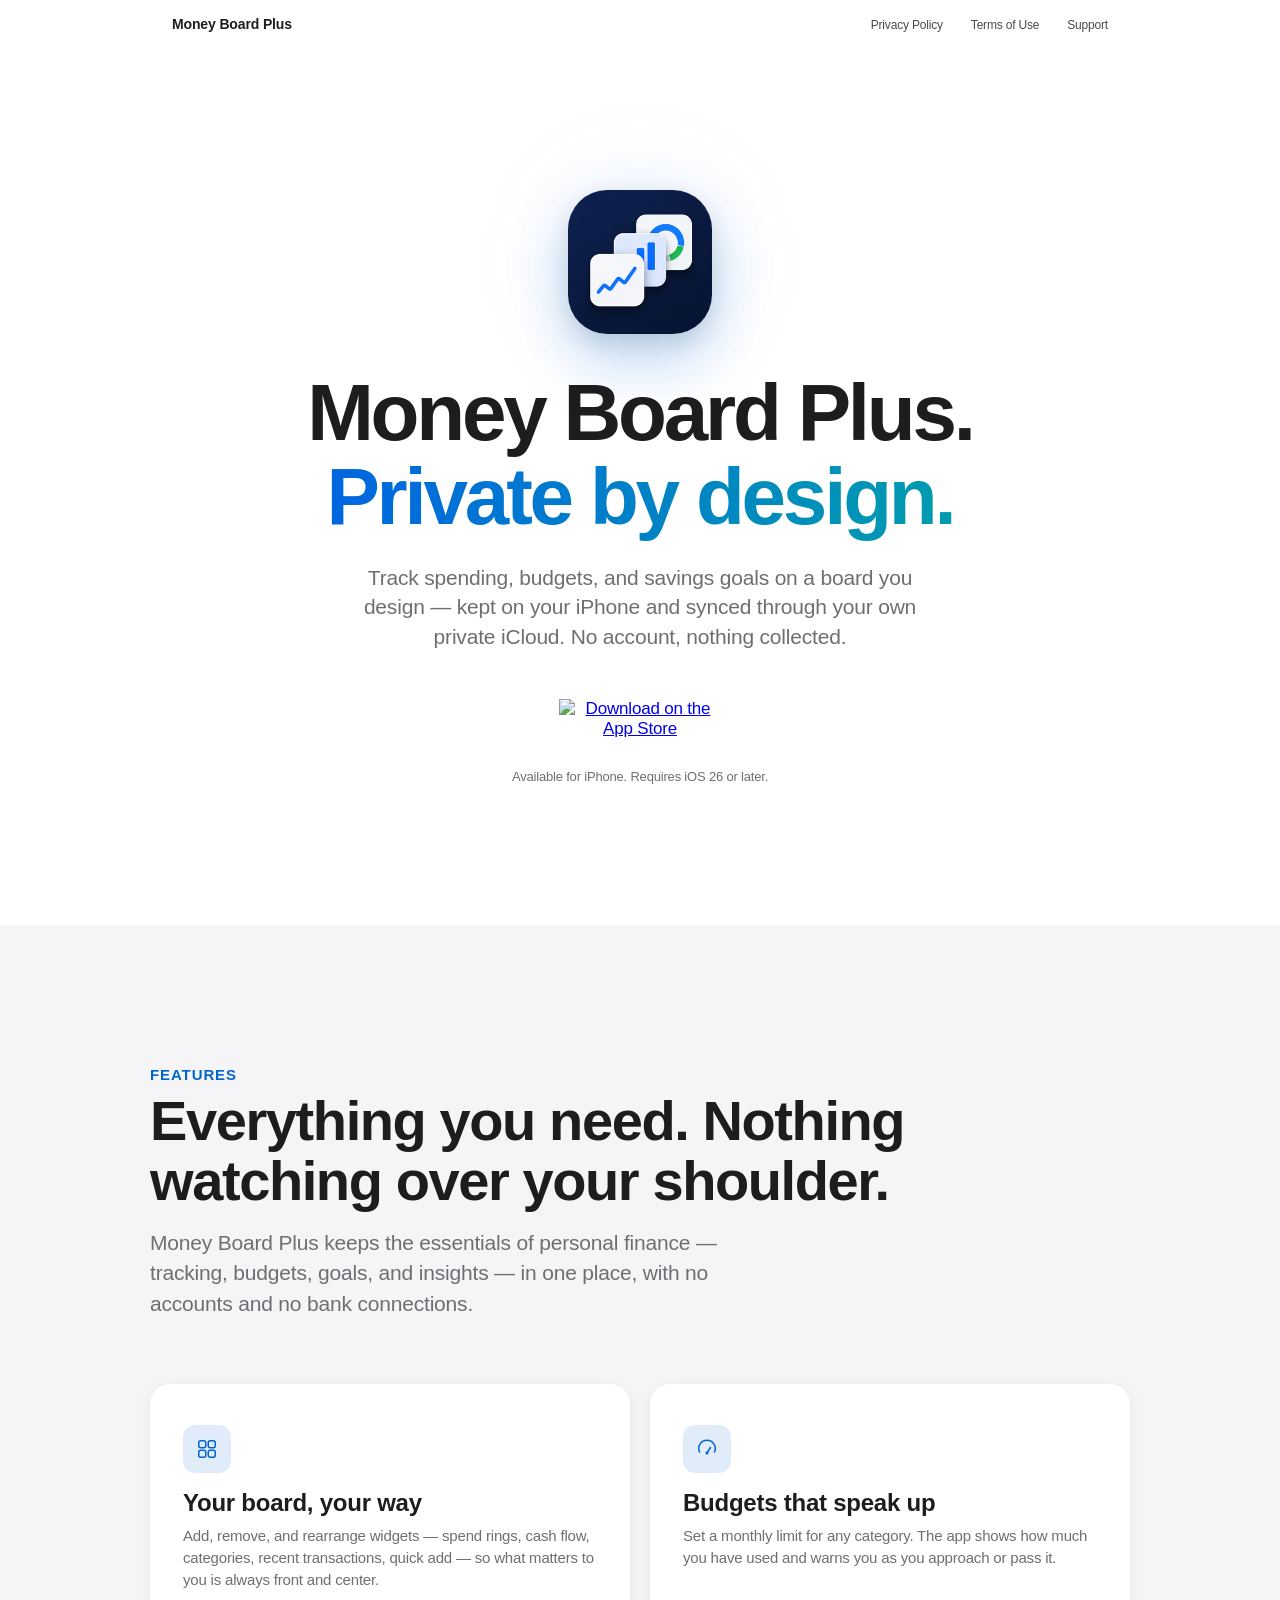
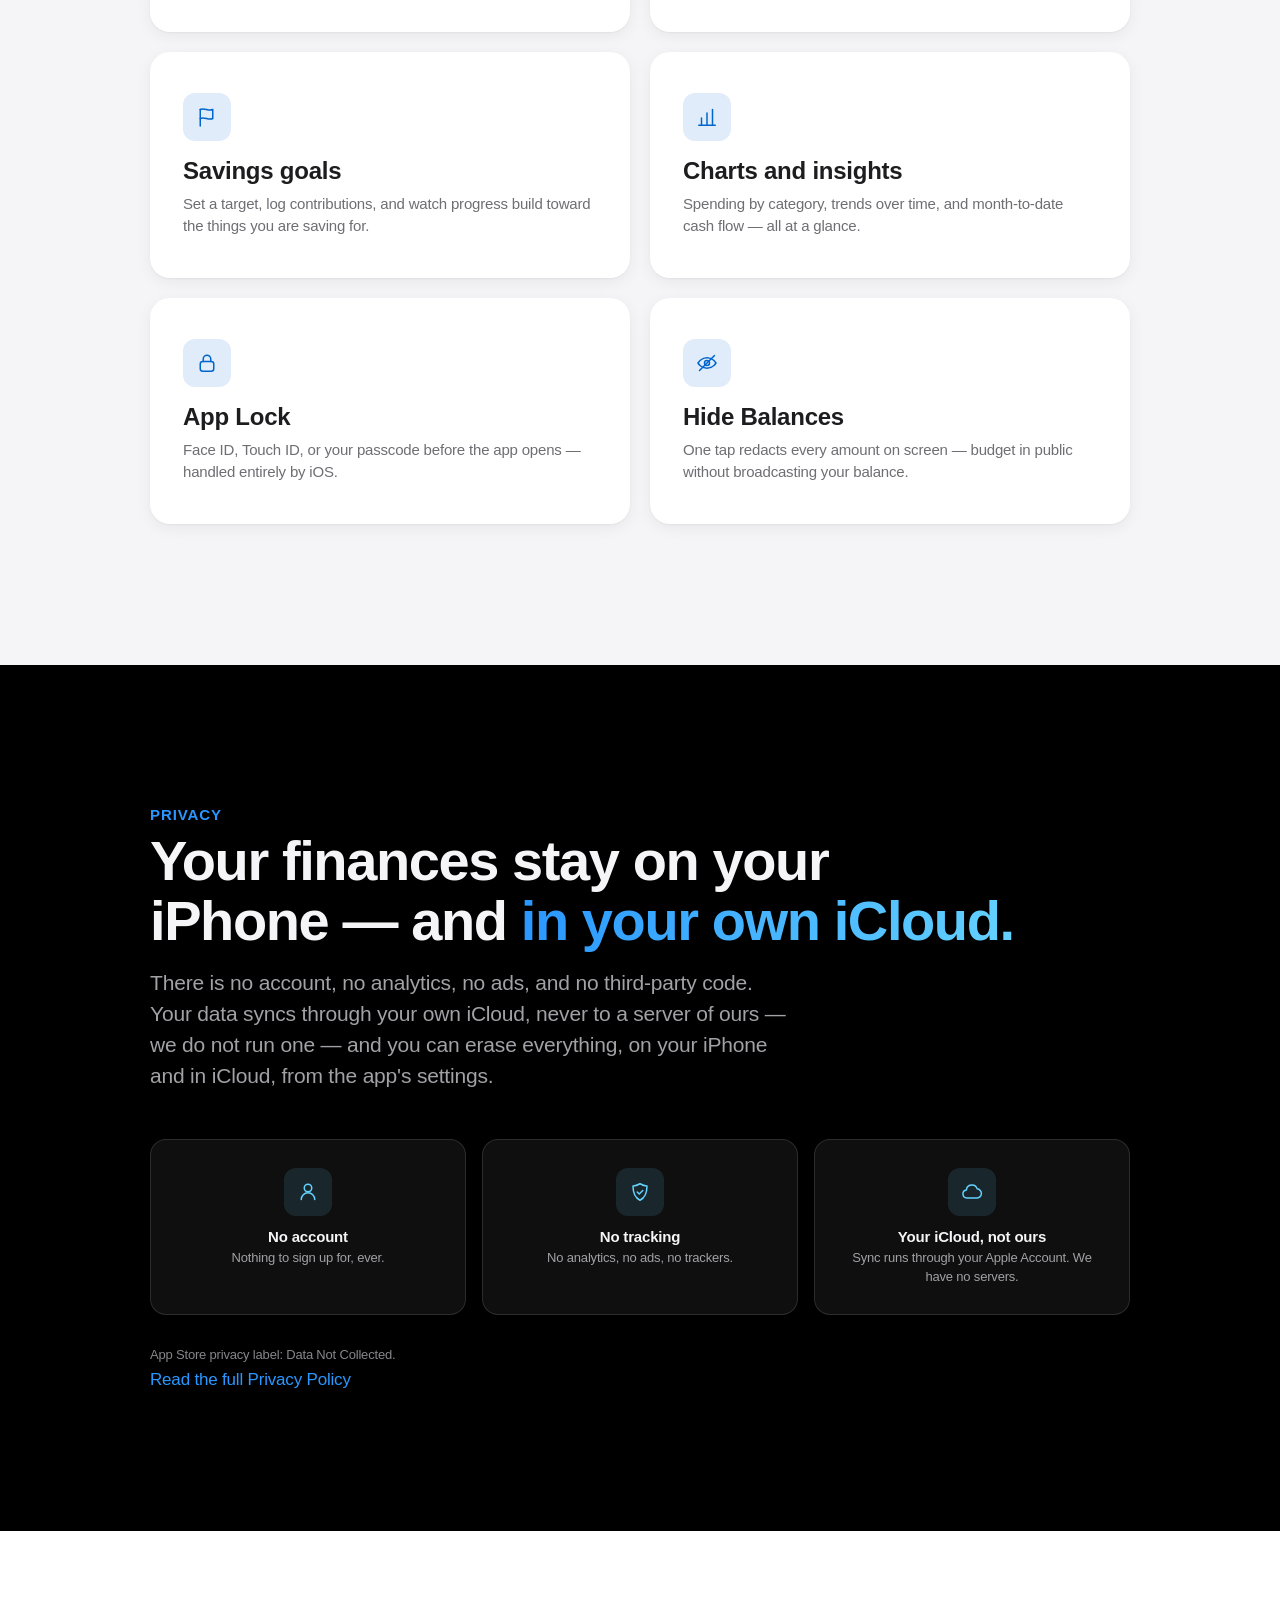
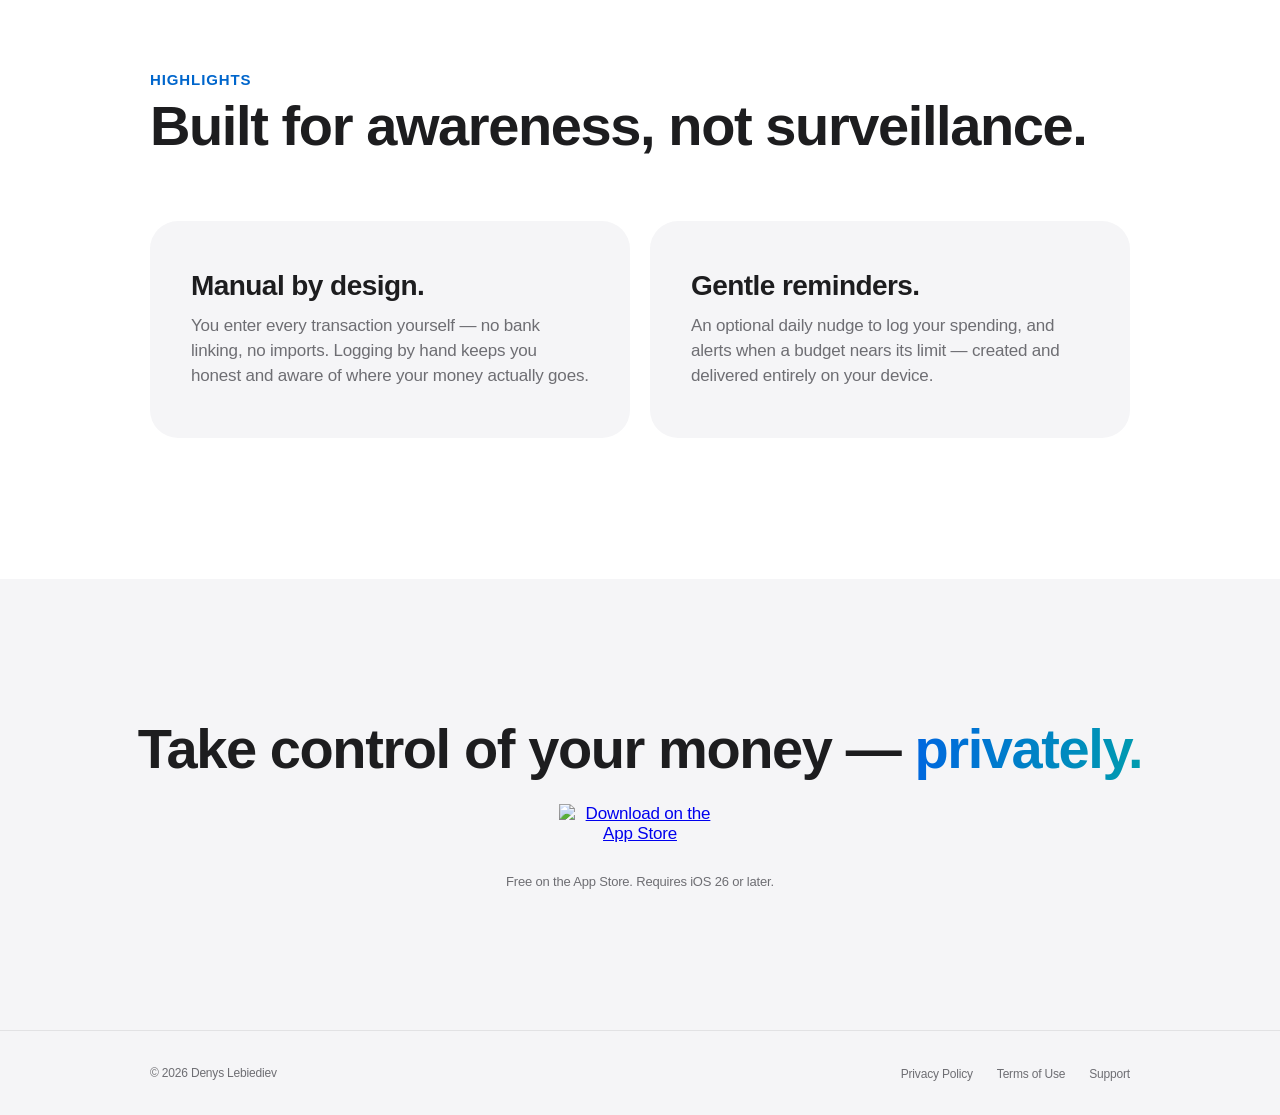
==== commit 882420fd: "Rewrite site copy for iCloud sync. The pages still described the app as local-only" ====
--- a/index.html
+++ b/index.html
@@ -12,9 +12,9 @@
     <link rel="icon" type="image/png" sizes="16x16" href="images/favicon-16x16.png">
     <link rel="manifest" href="site.webmanifest">
     <title>Money Board Plus — Private Budgeting for iPhone</title>
-    <meta name="description" content="Private budgeting for iPhone. Track spending, budgets, and savings goals on a board you design. No account, no tracking — your data stays on your device.">
+    <meta name="description" content="Private budgeting for iPhone. Track spending, budgets, and savings goals on a board you design. No account, no tracking — your data stays on your iPhone and in your private iCloud.">
     <meta property="og:title" content="Money Board Plus — Private Budgeting for iPhone">
-    <meta property="og:description" content="Private budgeting for iPhone. Track spending, budgets, and savings goals on a board you design. No account, no tracking — your data stays on your device.">
+    <meta property="og:description" content="Private budgeting for iPhone. Track spending, budgets, and savings goals on a board you design. No account, no tracking — your data stays on your iPhone and in your private iCloud.">
     <meta property="og:type" content="website">
     <meta property="og:url" content="https://denyslebiediev.github.io/moneyboardplus/">
     <meta property="og:image" content="https://denyslebiediev.github.io/moneyboardplus/images/icon-512.png">
@@ -51,7 +51,7 @@
         <img class="app-icon" src="images/AppIcon.png" alt="Money Board Plus app icon" width="144" height="144">
     </div>
     <h1>Money Board Plus.<br><span class="gradient-text">Private by design.</span></h1>
-    <p class="subtitle">Track spending, budgets, and savings goals on a board you design — stored entirely on your iPhone, with nothing collected and nothing shared.</p>
+    <p class="subtitle">Track spending, budgets, and savings goals on a board you design — kept on your iPhone and synced through your own private iCloud. No account, nothing collected.</p>
     <div class="cta-group">
         <a class="badge-link" href="https://apps.apple.com/app/id6774750345" aria-label="Download on the App Store">
             <img src="https://tools.applemediaservices.com/api/badges/download-on-the-app-store/black/en-us?size=250x83" alt="Download on the App Store" width="250" height="83">
@@ -65,7 +65,7 @@
     <div class="section-inner fade-in">
         <p class="section-eyebrow">Features</p>
         <h2 class="section-headline">Everything you need. Nothing watching over your shoulder.</h2>
-        <p class="section-body">Money Board Plus keeps the essentials of personal finance — tracking, budgets, goals, and insights — in one place, working entirely offline.</p>
+        <p class="section-body">Money Board Plus keeps the essentials of personal finance — tracking, budgets, goals, and insights — in one place, with no accounts and no bank connections.</p>
         <div class="feature-grid stagger">
 
             <div class="feature-card fade-in">
@@ -124,8 +124,8 @@
 <section class="privacy-section">
     <div class="section-inner fade-in">
         <p class="section-eyebrow">Privacy</p>
-        <h2 class="section-headline">Your finances <span class="gradient-text">stay on your iPhone.</span></h2>
-        <p class="section-body">There is no account, no analytics, no ads, and no third-party code. The app makes no network connections of its own — everything you enter is encrypted at rest on your iPhone, and you can erase it in one tap.</p>
+        <h2 class="section-headline">Your finances stay on your iPhone — and <span class="gradient-text">in your own iCloud.</span></h2>
+        <p class="section-body">There is no account, no analytics, no ads, and no third-party code. Your data syncs through your own iCloud, never to a server of ours — we do not run one — and you can erase everything, on your iPhone and in iCloud, from the app's settings.</p>
         <div class="privacy-grid stagger">
             <div class="privacy-item fade-in">
                 <span class="item-icon" aria-hidden="true">
@@ -143,10 +143,10 @@
             </div>
             <div class="privacy-item fade-in">
                 <span class="item-icon" aria-hidden="true">
-                    <svg viewBox="0 0 24 24" fill="none" stroke="currentColor" stroke-width="1.5" stroke-linecap="round" stroke-linejoin="round"><path d="M7 18a4 4 0 0 1-.6-7.96 5.5 5.5 0 0 1 10.7-1.2A4.5 4.5 0 0 1 16.5 18H7Z"/><path d="M4.5 20 19.5 5"/></svg>
-                </span>
-                <h3>No servers</h3>
-                <p>The app makes no network connections.</p>
+                    <svg viewBox="0 0 24 24" fill="none" stroke="currentColor" stroke-width="1.5" stroke-linecap="round" stroke-linejoin="round"><path d="M7 18a4 4 0 0 1-.6-7.96 5.5 5.5 0 0 1 10.7-1.2A4.5 4.5 0 0 1 16.5 18H7Z"/></svg>
+                </span>
+                <h3>Your iCloud, not ours</h3>
+                <p>Sync runs through your Apple Account. We have no servers.</p>
             </div>
         </div>
         <p class="privacy-footnote">App Store privacy label: Data Not Collected.</p>
